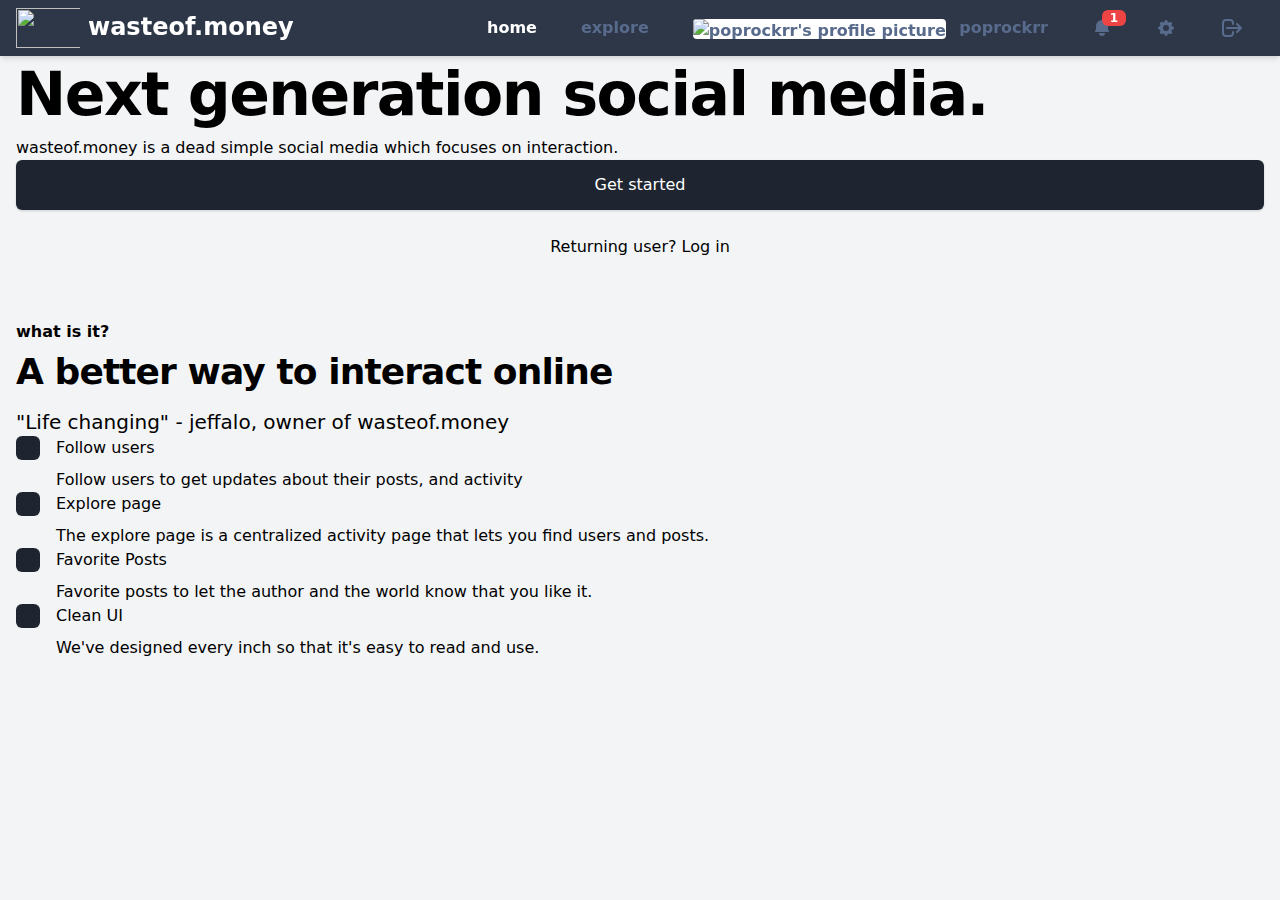
==== index.html @ 67b1c027 "Update index.html" ====
<!DOCTYPE html>
<html lang="en">
<head>
  <link rel="stylesheet" type="text/css" href="/css/main.css">
  </head>
  
<body class='bg-gray-100'>
  <nav class="bg-primary-500 dark:bg-gray-800 shadow-md p-2 mt-0 fixed w-full z-50 top-0"><div class="container mx-auto flex flex-wrap items-center"><div class="flex w-full md:w-1/2 justify-center md:justify-start text-white font-extrabold"><a href="/" class="text-white no-underline hover:text-white hover:no-underline nuxt-link-exact-active nuxt-link-active" aria-current="page"><span class="text-2xl pl-2"><img width="72" height="72" src="https://raw.githubusercontent.com/jeffalo/wasteof.money/master/static/assets/images/brand/logo-small.svg" class="h-8 pr-2 inline-block">wasteof.money</span></a></div> <div class="flex w-full content-center justify-between md:w-1/2 md:justify-end"><ul class="list-reset flex justify-between flex-1 md:flex-none items-center"><li class="mr-3 flex flex-col-reverse justify-center"><a href="/" class="inline-block font-semibold hover:bg-primary-600 dark:hover:bg-gray-700 rounded transition py-2 px-4 no-underline cursor-pointer nuxt-link-exact-active nuxt-link-active text-white" aria-current="page"><span class="hidden sm:inline">home</span> <span class="inline sm:hidden"><svg xmlns="http://www.w3.org/2000/svg" class="h-5 w-5" viewBox="0 0 20 20" fill="currentColor">
  <path d="M10.707 2.293a1 1 0 00-1.414 0l-7 7a1 1 0 001.414 1.414L4 10.414V17a1 1 0 001 1h2a1 1 0 001-1v-2a1 1 0 011-1h2a1 1 0 011 1v2a1 1 0 001 1h2a1 1 0 001-1v-6.586l.293.293a1 1 0 001.414-1.414l-7-7z"></path>
</svg></span></a></li> <!----> <li class="mr-3 flex flex-col-reverse justify-center"><a href="/explore" class="inline-block font-semibold hover:bg-primary-600 dark:hover:bg-gray-700 rounded transition py-2 px-4 no-underline cursor-pointer text-primary-300 dark:text-gray-400"><span class="hidden sm:inline">explore</span> <span class="inline sm:hidden"><svg xmlns="http://www.w3.org/2000/svg" class="h-5 w-5" viewBox="0 0 20 20" fill="currentColor">
  <path fill-rule="evenodd" d="M8 4a4 4 0 100 8 4 4 0 000-8zM2 8a6 6 0 1110.89 3.476l4.817 4.817a1 1 0 01-1.414 1.414l-4.816-4.816A6 6 0 012 8z" clip-rule="evenodd"></path>
</svg></span></a></li> <span class="flex"><li class="mr-3 flex flex-col-reverse justify-center flex-shrink-0"><a href="/users/poprockrr" class="inline-block font-semibold hover:bg-primary-600 dark:hover:bg-gray-700 rounded transition py-2 px-4 no-underline cursor-pointer text-primary-300 dark:text-gray-400"><img src="https://api.wasteof.money/users/poprockrr/picture" alt="poprockrr's profile picture" class="bg-white rounded align-middle h-5 mr-2 inline-block"> <span class="hidden sm:inline">poprockrr</span></a></li> <li class="mr-3 flex flex-col-reverse justify-center relative"><a href="/messages" class="inline-block font-semibold hover:bg-primary-600 dark:hover:bg-gray-700 rounded transition py-2 px-4 no-underline cursor-pointer text-primary-300 dark:text-gray-400"><span><svg xmlns="http://www.w3.org/2000/svg" class="h-5 w-5" viewBox="0 0 20 20" fill="currentColor">
  <path d="M10 2a6 6 0 00-6 6v3.586l-.707.707A1 1 0 004 14h12a1 1 0 00.707-1.707L16 11.586V8a6 6 0 00-6-6zM10 18a3 3 0 01-3-3h6a3 3 0 01-3 3z"></path>
</svg></span> <span class="absolute flex bg-red-500 text-white text-xs content-center justify-center items-center p-2 h-4 rounded-md" style="top: 2px; right: 2px;">
              1
            </span></a></li> <li class="mr-3 flex flex-col-reverse justify-center"><a href="/settings" class="inline-block font-semibold hover:bg-primary-600 dark:hover:bg-gray-700 rounded transition py-2 px-4 no-underline cursor-pointer text-primary-300 dark:text-gray-400"><span><svg xmlns="http://www.w3.org/2000/svg" class="h-5 w-5" viewBox="0 0 20 20" fill="currentColor">
  <path fill-rule="evenodd" d="M11.49 3.17c-.38-1.56-2.6-1.56-2.98 0a1.532 1.532 0 01-2.286.948c-1.372-.836-2.942.734-2.106 2.106.54.886.061 2.042-.947 2.287-1.561.379-1.561 2.6 0 2.978a1.532 1.532 0 01.947 2.287c-.836 1.372.734 2.942 2.106 2.106a1.532 1.532 0 012.287.947c.379 1.561 2.6 1.561 2.978 0a1.533 1.533 0 012.287-.947c1.372.836 2.942-.734 2.106-2.106a1.533 1.533 0 01.947-2.287c1.561-.379 1.561-2.6 0-2.978a1.532 1.532 0 01-.947-2.287c.836-1.372-.734-2.942-2.106-2.106a1.532 1.532 0 01-2.287-.947zM10 13a3 3 0 100-6 3 3 0 000 6z" clip-rule="evenodd"></path>
</svg></span></a></li> <li class="mr-3 flex flex-col-reverse justify-center"><span class="inline-block font-semibold hover:bg-primary-600 dark:hover:bg-gray-700 rounded transition py-2 px-4 no-underline cursor-pointer text-primary-300 dark:text-gray-400"><span><svg xmlns="http://www.w3.org/2000/svg" class="h-6 w-6" fill="none" viewBox="0 0 24 24" stroke="currentColor">
  <path stroke-linecap="round" stroke-linejoin="round" stroke-width="2" d="M17 16l4-4m0 0l-4-4m4 4H7m6 4v1a3 3 0 01-3 3H6a3 3 0 01-3-3V7a3 3 0 013-3h4a3 3 0 013 3v1"></path>
</svg></span></span></li></span> <!----></ul></div></div></nav>

  <main class="container mx-auto px-4 mt-28 md:mt-16 ">


    <div class="sm:text-center min-h-full max-h-screen lg:text-left">
      <h1 class="text-4xl tracking-tight font-extrabold text-gray-900 sm:text-5xl md:text-6xl">
        <span class="xl:inline">Next generation</span>
        <span class="text-indigo-500 xl:inline">social media.</span>
      </h1>
      <p class="mt-3 text-base text-gray-500 sm:mt-5 sm:text-lg sm:max-w-xl sm:mx-auto md:mt-5 md:text-xl lg:mx-0">
        wasteof.money is a dead simple social media which focuses on interaction.
      </p>
      <div class="mt-5 sm:mt-8 sm:flex sm:justify-center lg:justify-start">
        <div class="rounded-md shadow">
          <a href="/join"
            class="w-full flex items-center justify-center px-8 py-3 border border-transparent text-base font-medium rounded-md text-white bg-indigo-500 hover:bg-indigo-700 md:py-4 md:text-lg md:px-10 transition duration-150 ease-in-out">
            Get started
          </a>
        </div>
        <div class="mt-3 sm:mt-0 sm:ml-3">
          <a href="/login"
            class="w-full flex items-center justify-center px-8 py-3 border border-transparent text-base font-medium rounded-md text-indigo-700 bg-indigo-100 hover:bg-indigo-200 md:py-4 md:text-lg md:px-10 transition duration-150 ease-in-out">
            Returning user? Log in
          </a>
        </div>
      </div>

    </div>
    <div class="mt-15 py-12 ">
      <div class="max-w-7xl lg:px-0 sm:px-6">
        <div class="sm:text-center lg:text-left">
          <h2 class="text-base text-indigo-500 font-semibold tracking-wide uppercase">what is it?</h2>
          <p
            class="sm:text-center lg:text-left mt-2 text-3xl leading-8 font-extrabold tracking-tight text-gray-900 sm:text-4xl">
            A better way to interact online
          </p>
          <p class="mt-4 max-w-2xl text-xl text-gray-500 sm::mx-auto">
            "Life changing" - jeffalo, owner of wasteof.money</p>
        </div>

        <div class="mt-10">
          <dl class="space-y-10 md:space-y-0 md:grid md:grid-cols-2 md:gap-x-8 md:gap-y-10">
            <div class="flex">
              <div class="flex-shrink-0">
                <div class="flex items-center justify-center h-12 w-12 rounded-md bg-indigo-500 text-white">
                  <span class="iconify h-6 w-6" data-icon="uil:user-circle" data-inline="false"></span> </div>
              </div>
              <div class="ml-4">
                <dt class="text-lg leading-6 font-medium text-gray-900">
                  Follow users
                </dt>
                <dd class="mt-2 text-base text-gray-500">
                  Follow users to get updates about their posts, and activity
                </dd>
              </div>
            </div>

            <div class="flex">
              <div class="flex-shrink-0">
                <div class="flex items-center justify-center h-12 w-12 rounded-md bg-indigo-500 text-white">
                  <!-- Heroicon name: scale -->
                  <span class="h-6 w-6 iconify" data-icon="uil-map" data-inline="false"></span>
                </div>
              </div>
              <div class="ml-4">
                <dt class="text-lg leading-6 font-medium text-gray-900">
                  Explore page
                </dt>
                <dd class="mt-2 text-base text-gray-500">
                  The explore page is a centralized activity page that lets you find users and posts.
                </dd>
              </div>
            </div>

            <div class="flex">
              <div class="flex-shrink-0">
                <div class="flex items-center justify-center h-12 w-12 rounded-md bg-indigo-500 text-white">
                  <span class="h-6 w-6 iconify" data-icon="uil:star" data-inline="false"></span> </div>
              </div>
              <div class="ml-4">
                <dt class="text-lg leading-6 font-medium text-gray-900">
                  Favorite Posts
                </dt>
                <dd class="mt-2 text-base text-gray-500">
                  Favorite posts to let the author and the world know that you like it.
                </dd>
              </div>
            </div>

            <div class="flex">
              <div class="flex-shrink-0">
                <div class="flex items-center justify-center h-12 w-12 rounded-md bg-indigo-500 text-white">
                  <span class="h-6 w-6 iconify" data-icon="uil:web-grid-alt" data-inline="false"></span></div>
              </div>
              <div class="ml-4">
                <dt class="text-lg leading-6 font-medium text-gray-900">
                  Clean UI
                </dt>
                <dd class="mt-2 text-base text-gray-500">
                  We've designed every inch so that it's easy to read and use.
                </dd>
              </div>
            </div>
          </dl>
        </div>
      </div>
    </div>



  </main>

</body>



</html>
---- css/main.css ----
@charset "utf-8";

*, ::before, ::after { box-sizing: border-box; }

html { tab-size: 4; }

html { line-height: 1.15; text-size-adjust: 100%; }

body { margin: 0px; }

body { font-family: system-ui, -apple-system, "Segoe UI", Roboto, Helvetica, Arial, sans-serif, "Apple Color Emoji", "Segoe UI Emoji"; }

hr { height: 0px; color: inherit; }

abbr[title] { text-decoration: underline dotted; }

b, strong { font-weight: bolder; }

code, kbd, samp, pre { font-family: ui-monospace, SFMono-Regular, Consolas, "Liberation Mono", Menlo, monospace; font-size: 1em; }

small { font-size: 80%; }

sub, sup { font-size: 75%; line-height: 0; position: relative; vertical-align: baseline; }

sub { bottom: -0.25em; }

sup { top: -0.5em; }

table { text-indent: 0px; border-color: inherit; }

button, input, optgroup, select, textarea { font-family: inherit; font-size: 100%; line-height: 1.15; margin: 0px; }

button, select { text-transform: none; }

button, [type="button"], [type="reset"], [type="submit"] { appearance: button; }

legend { padding: 0px; }

progress { vertical-align: baseline; }

::-webkit-inner-spin-button, ::-webkit-outer-spin-button { height: auto; }

[type="search"] { appearance: textfield; outline-offset: -2px; }

::-webkit-search-decoration { appearance: none; }

::-webkit-file-upload-button { appearance: button; font: inherit; }

summary { display: list-item; }

blockquote, dl, dd, h1, h2, h3, h4, h5, h6, hr, figure, p, pre { margin: 0px; }

button { background-color: transparent; background-image: none; }

fieldset { margin: 0px; padding: 0px; }

ol, ul { list-style: none; margin: 0px; padding: 0px; }

html { font-family: ui-sans-serif, system-ui, -apple-system, BlinkMacSystemFont, "Segoe UI", Roboto, "Helvetica Neue", Arial, "Noto Sans", sans-serif, "Apple Color Emoji", "Segoe UI Emoji", "Segoe UI Symbol", "Noto Color Emoji"; line-height: 1.5; }

body { font-family: inherit; line-height: inherit; }

*, ::before, ::after { box-sizing: border-box; border-width: 0px; border-style: solid; border-color: currentcolor; }

hr { border-top-width: 1px; }

img { border-style: solid; }

textarea { resize: vertical; }

input::placeholder, textarea::placeholder { opacity: 1; color: rgb(156, 163, 175); }

button, [role="button"] { cursor: pointer; }

table { border-collapse: collapse; }

h1, h2, h3, h4, h5, h6 { font-size: inherit; font-weight: inherit; }

a { color: inherit; text-decoration: inherit; }

button, input, optgroup, select, textarea { padding: 0px; line-height: inherit; color: inherit; }

pre, code, kbd, samp { font-family: ui-monospace, SFMono-Regular, Menlo, Monaco, Consolas, "Liberation Mono", "Courier New", monospace; }

img, svg, video, canvas, audio, iframe, embed, object { display: block; vertical-align: middle; }

img, video { max-width: 100%; height: auto; }

[hidden] { display: none; }

*, ::before, ::after { --tw-translate-x:0; --tw-translate-y:0; --tw-rotate:0; --tw-skew-x:0; --tw-skew-y:0; --tw-scale-x:1; --tw-scale-y:1; --tw-transform:translateX(var(--tw-translate-x)) translateY(var(--tw-translate-y)) rotate(var(--tw-rotate)) skewX(var(--tw-skew-x)) skewY(var(--tw-skew-y)) scaleX(var(--tw-scale-x)) scaleY(var(--tw-scale-y)); --tw-border-opacity:1; border-color: rgba(45, 55, 72, var(--tw-border-opacity)); --tw-ring-inset:var(--tw-empty, ); --tw-ring-offset-width:0px; --tw-ring-offset-color:#fff; --tw-ring-color:rgba(59, 130, 246, 0.5); --tw-ring-offset-shadow:0 0 #0000; --tw-ring-shadow:0 0 #0000; --tw-shadow:0 0 #0000; --tw-blur:var(--tw-empty, ); --tw-brightness:var(--tw-empty, ); --tw-contrast:var(--tw-empty, ); --tw-grayscale:var(--tw-empty, ); --tw-hue-rotate:var(--tw-empty, ); --tw-invert:var(--tw-empty, ); --tw-saturate:var(--tw-empty, ); --tw-sepia:var(--tw-empty, ); --tw-drop-shadow:var(--tw-empty, ); --tw-filter:var(--tw-blur) var(--tw-brightness) var(--tw-contrast) var(--tw-grayscale) var(--tw-hue-rotate) var(--tw-invert) var(--tw-saturate) var(--tw-sepia) var(--tw-drop-shadow); }

.container { width: 100%; }

@media (min-width: 640px) {
  .container { max-width: 640px; }
}

@media (min-width: 768px) {
  .container { max-width: 768px; }
}

@media (min-width: 1024px) {
  .container { max-width: 1024px; }
}

@media (min-width: 1280px) {
  .container { max-width: 1280px; }
}

@media (min-width: 1536px) {
  .container { max-width: 1536px; }
}

.prose { color: rgb(55, 65, 81); max-width: 65ch; }

.prose [class~="lead"] { color: rgb(75, 85, 99); font-size: 1.25em; line-height: 1.6; margin-top: 1.2em; margin-bottom: 1.2em; }

.prose a { color: rgb(17, 24, 39); text-decoration: underline; font-weight: 500; }

.prose strong { color: inherit; font-weight: 600; }

.prose ol[type="A"] { --list-counter-style:upper-alpha; }

.prose ol[type="a"] { --list-counter-style:lower-alpha; }

.prose ol[type="I"] { --list-counter-style:upper-roman; }

.prose ol[type="i"] { --list-counter-style:lower-roman; }

.prose ol[type="1"] { --list-counter-style:decimal; }

.prose ol > li { position: relative; padding-left: 1.75em; }

.prose ol > li::before { content: counter(list-item, var(--list-counter-style, decimal)) "."; position: absolute; font-weight: 400; color: rgb(107, 114, 128); left: 0px; }

.prose ul > li { position: relative; padding-left: 1.75em; }

.prose ul > li::before { content: ""; position: absolute; background-color: rgb(209, 213, 219); border-radius: 50%; width: 0.375em; height: 0.375em; top: calc(0.6875em); left: 0.25em; }

.prose hr { border-color: rgb(229, 231, 235); border-top-width: 1px; margin-top: 3em; margin-bottom: 3em; }

.prose blockquote { font-weight: normal; font-style: italic; color: rgb(17, 24, 39); border-left-width: 0.25rem; border-left-color: rgb(229, 231, 235); quotes: "“" "”" "‘" "’"; margin-top: 1.6em; margin-bottom: 1.6em; padding-left: 1em; }

.prose blockquote p:first-of-type::before { content: none; }

.prose blockquote p:last-of-type::after { content: close-quote; }

.prose h1 { color: rgb(17, 24, 39); font-weight: 800; font-size: 2.25em; margin-top: 0px; margin-bottom: 0.888889em; line-height: 1.11111; }

.prose h2 { color: rgb(17, 24, 39); font-weight: 700; font-size: 1.5em; margin-top: 2em; margin-bottom: 1em; line-height: 1.33333; }

.prose h3 { color: rgb(17, 24, 39); font-weight: 600; font-size: 1.25em; margin-top: 1.6em; margin-bottom: 0.6em; line-height: 1.6; }

.prose h4 { color: rgb(17, 24, 39); font-weight: 600; margin-top: 1.5em; margin-bottom: 0.5em; line-height: 1.5; }

.prose figure figcaption { color: rgb(107, 114, 128); font-size: 0.875em; line-height: 1.42857; margin-top: 0.857143em; }

.prose code { color: rgb(17, 24, 39); font-weight: 600; font-size: 0.875em; }

.prose code::before { content: "`"; }

.prose code::after { content: "`"; }

.prose a code { color: rgb(17, 24, 39); }

.prose pre { color: rgb(229, 231, 235); background-color: rgb(31, 41, 55); overflow-x: auto; font-size: 0.875em; line-height: 1.71429; margin-top: 1.71429em; margin-bottom: 1.71429em; border-radius: 0.375rem; padding: 0.857143em 1.14286em; }

.prose pre code { background-color: transparent; border-width: 0px; border-radius: 0px; padding: 0px; font-weight: 400; color: inherit; font-size: inherit; font-family: inherit; line-height: inherit; }

.prose pre code::before { content: none; }

.prose pre code::after { content: none; }

.prose table { width: 100%; table-layout: auto; text-align: left; margin-top: 2em; margin-bottom: 2em; font-size: 0.875em; line-height: 1.71429; }

.prose thead { color: rgb(17, 24, 39); font-weight: 600; border-bottom-width: 1px; border-bottom-color: rgb(209, 213, 219); }

.prose thead th { vertical-align: bottom; padding-right: 0.571429em; padding-bottom: 0.571429em; padding-left: 0.571429em; }

.prose tbody tr { border-bottom-width: 1px; border-bottom-color: rgb(229, 231, 235); }

.prose tbody tr:last-child { border-bottom-width: 0px; }

.prose tbody td { vertical-align: top; padding: 0.571429em; }

.prose { font-size: 1rem; line-height: 1.75; }

.prose p { margin-top: 0.75rem; margin-bottom: 1rem; }

.prose img { margin-top: 1rem; margin-bottom: 1rem; }

.prose video { margin-top: 2em; margin-bottom: 2em; }

.prose figure { margin-top: 2em; margin-bottom: 2em; }

.prose figure > * { margin-top: 0px; margin-bottom: 0px; }

.prose h2 code { font-size: 0.875em; }

.prose h3 code { font-size: 0.9em; }

.prose ol { margin-top: 1.25em; margin-bottom: 1.25em; }

.prose ul { margin-top: 1.25em; margin-bottom: 1.25em; }

.prose li { margin-top: 0.5em; margin-bottom: 0.5em; }

.prose > ul > li p { margin-top: 0.75em; margin-bottom: 0.75em; }

.prose > ul > li > :first-child { margin-top: 1.25em; }

.prose > ul > li > :last-child { margin-bottom: 1.25em; }

.prose > ol > li > :first-child { margin-top: 1.25em; }

.prose > ol > li > :last-child { margin-bottom: 1.25em; }

.prose ul ul, .prose ul ol, .prose ol ul, .prose ol ol { margin-top: 0.75em; margin-bottom: 0.75em; }

.prose hr + * { margin-top: 0px; }

.prose h2 + * { margin-top: 0px; }

.prose h3 + * { margin-top: 0px; }

.prose h4 + * { margin-top: 0px; }

.prose thead th:first-child { padding-left: 0px; }

.prose thead th:last-child { padding-right: 0px; }

.prose tbody td:first-child { padding-left: 0px; }

.prose tbody td:last-child { padding-right: 0px; }

.prose > :first-child { margin-top: 0px; }

.prose > :last-child { margin-bottom: 0px; }

.prose blockquote p:first-of-type::after { content: none; }

.prose mark { background-color: rgb(99, 102, 241); color: rgb(255, 255, 255); }

.prose mark > .link { color: inherit !important; }

.visible { visibility: visible; }

.invisible { visibility: hidden; }

.fixed { position: fixed; }

.absolute { position: absolute; }

.relative { position: relative; }

.inset-0 { inset: 0px; }

.left-0 { left: 0px; }

.top-0 { top: 0px; }

.right-0 { right: 0px; }

.bottom-4 { bottom: 1rem; }

.right-4 { right: 1rem; }

.left-4 { left: 1rem; }

.bottom-0 { bottom: 0px; }

.z-20 { z-index: 20; }

.z-50 { z-index: 50; }

.z-10 { z-index: 10; }

.float-right { float: right; }

.m-2 { margin: 0.5rem; }

.my-2 { margin-top: 0.5rem; margin-bottom: 0.5rem; }

.mx-4 { margin-left: 1rem; margin-right: 1rem; }

.mx-auto { margin-left: auto; margin-right: auto; }

.mx-1 { margin-left: 0.25rem; margin-right: 0.25rem; }

.my-1 { margin-top: 0.25rem; margin-bottom: 0.25rem; }

.my-4 { margin-top: 1rem; margin-bottom: 1rem; }

.my-8 { margin-top: 2rem; margin-bottom: 2rem; }

.mx-2 { margin-left: 0.5rem; margin-right: 0.5rem; }

.mb-2 { margin-bottom: 0.5rem; }

.mr-2 { margin-right: 0.5rem; }

.ml-2 { margin-left: 0.5rem; }

.mt-4 { margin-top: 1rem; }

.mb-4 { margin-bottom: 1rem; }

.ml-1 { margin-left: 0.25rem; }

.ml-auto { margin-left: auto; }

.mr-1 { margin-right: 0.25rem; }

.ml-6 { margin-left: 1.5rem; }

.mt-2 { margin-top: 0.5rem; }

.mt-auto { margin-top: auto; }

.mt-1 { margin-top: 0.25rem; }

.mr-8 { margin-right: 2rem; }

.mb-auto { margin-bottom: auto; }

.mt-0 { margin-top: 0px; }

.mr-3 { margin-right: 0.75rem; }

.mt-3 { margin-top: 0.75rem; }

.mb-5 { margin-bottom: 1.25rem; }

.mt-28 { margin-top: 7rem; }

.ml-4 { margin-left: 1rem; }

.block { display: block; }

.inline-block { display: inline-block; }

.inline { display: inline; }

.flex { display: flex; }

.grid { display: grid; }

.hidden { display: none; }

.h-56 { height: 14rem; }

.h-10 { height: 2.5rem; }

.h-8 { height: 2.5rem !important; }

.h-5 { height: 1.25rem; }

.h-full { height: 100%; }

.h-4 { height: 1rem; }

.h-16 { height: 4rem; }

.h-6 { height: 1.5rem; }

.h-20 { height: 5rem; }

.h-auto { height: auto; }

.h-14 { height: 3.5rem; }

.max-h-full { max-height: 100%; }

.min-h-screen { min-height: 100vh; }

.w-full { width: 100%; }

.w-5 { width: 1.25rem; }

.w-56 { width: 14rem; }

.w-16 { width: 4rem; }

.w-6 { width: 1.5rem; }

.w-auto { width: auto; }

.w-1\/2 { width: 50%; }

.w-1\/3 { width: 33.3333%; }

.max-w-none { max-width: none; }

.max-w-2xl { max-width: 42rem; }

.max-w-lg { max-width: 32rem; }

.flex-1 { flex: 1 1 0%; }

.flex-shrink-0 { flex-shrink: 0; }

.flex-grow { flex-grow: 1; }

.origin-top-left { transform-origin: left top; }

.origin-top-right { transform-origin: right top; }

.cursor-pointer { cursor: pointer; }

.cursor-move { cursor: move; }

.select-none { user-select: none; }

.list-disc { list-style-type: disc; }

.list-none { list-style-type: none; }

.grid-cols-1 { grid-template-columns: repeat(1, minmax(0px, 1fr)); }

.flex-col { flex-direction: column; }

.flex-col-reverse { flex-direction: column-reverse; }

.flex-wrap { flex-wrap: wrap; }

.content-center { align-content: center; }

.items-center { align-items: center; }

.justify-end { justify-content: flex-end; }

.justify-center { justify-content: center; }

.justify-between { justify-content: space-between; }

.gap-4 { gap: 1rem; }

.self-center { align-self: center; }

.overflow-y-auto { overflow-y: auto; }

.truncate { overflow: hidden; text-overflow: ellipsis; white-space: nowrap; }

.whitespace-nowrap { white-space: nowrap; }

.break-words { overflow-wrap: break-word; }

.rounded-xl { border-radius: 0.75rem; }

.rounded-lg { border-radius: 0.5rem; }

.rounded-md { border-radius: 0.375rem; }

.rounded { border-radius: 0.25rem; }

.rounded-full { border-radius: 9999px; }

.rounded-t-xl { border-top-left-radius: 0.75rem; border-top-right-radius: 0.75rem; }

.rounded-b { border-bottom-right-radius: 0.25rem; border-bottom-left-radius: 0.25rem; }

.rounded-t-lg { border-top-left-radius: 0.5rem; border-top-right-radius: 0.5rem; }

.border-2 { border-width: 2px; }

.border { border-width: 1px; }

.border-4 { border-width: 4px; }

.border-b-2 { border-bottom-width: 2px; }

.border-dashed { border-style: dashed; }

.border-gray-200 { --tw-border-opacity:1; border-color: rgba(229, 231, 235, var(--tw-border-opacity)); }

.border-primary-200 { --tw-border-opacity:1; border-color: rgba(199, 210, 254, var(--tw-border-opacity)); }

.border-transparent { border-color: transparent; }

.border-gray-700 { --tw-border-opacity:1; border-color: rgba(55, 65, 81, var(--tw-border-opacity)); }

.border-pink-400 { --tw-border-opacity:1; border-color: rgba(244, 114, 182, var(--tw-border-opacity)); }

.border-red-400 { --tw-border-opacity:1; border-color: rgba(248, 113, 113, var(--tw-border-opacity)); }

.bg-white { --tw-bg-opacity:1; background-color: rgba(255, 255, 255, var(--tw-bg-opacity)); }

.bg-gray-50 { --tw-bg-opacity:1; background-color: rgba(249, 250, 251, var(--tw-bg-opacity)); }

.bg-primary-500 { --tw-bg-opacity:1; background-color: rgba(45, 55, 72, var(--tw-bg-opacity)); }

.bg-gray-100 { --tw-bg-opacity:1; background-color: rgba(243, 244, 246, var(--tw-bg-opacity)); }

.bg-yellow-400 { --tw-bg-opacity:1; background-color: rgba(251, 191, 36, var(--tw-bg-opacity)); }

.bg-gray-500 { --tw-bg-opacity:1; background-color: rgba(107, 114, 128, var(--tw-bg-opacity)); }

.bg-primary-300 { --tw-bg-opacity:1; background-color: rgba(165, 180, 252, var(--tw-bg-opacity)); }

.bg-primary-100 { --tw-bg-opacity:1; background-color: rgba(224, 231, 255, var(--tw-bg-opacity)); }

.bg-gray-400 { --tw-bg-opacity:1; background-color: rgba(156, 163, 175, var(--tw-bg-opacity)); }

.bg-red-500 { --tw-bg-opacity:1; background-color: rgba(239, 68, 68, var(--tw-bg-opacity)); }

.bg-pink-100 { --tw-bg-opacity:1; background-color: rgba(252, 231, 243, var(--tw-bg-opacity)); }

.bg-indigo-500 { --tw-bg-opacity:1; background-color: rgba(30, 37, 48, var(--tw-bg-opacity)); }

.bg-gray-200 { --tw-bg-opacity:1; background-color: rgba(229, 231, 235, var(--tw-bg-opacity)); }

.bg-red-100 { --tw-bg-opacity:1; background-color: rgba(254, 226, 226, var(--tw-bg-opacity)); }

.bg-black { --tw-bg-opacity:1; background-color: rgba(0, 0, 0, var(--tw-bg-opacity)); }

.bg-red-200 { --tw-bg-opacity:1; background-color: rgba(254, 202, 202, var(--tw-bg-opacity)); }

.bg-green-400 { --tw-bg-opacity:1; background-color: rgba(52, 211, 153, var(--tw-bg-opacity)); }

.bg-green-500 { --tw-bg-opacity:1; background-color: rgba(16, 185, 129, var(--tw-bg-opacity)); }

.bg-blue-500 { --tw-bg-opacity:1; background-color: rgba(59, 130, 246, var(--tw-bg-opacity)); }

.bg-yellow-500 { --tw-bg-opacity:1; background-color: rgba(245, 158, 11, var(--tw-bg-opacity)); }

.p-4 { padding: 1rem; }

.p-2 { padding: 0.5rem; }

.p-1 { padding: 0.25rem; }

.p-8 { padding: 2rem; }

.p-12 { padding: 3rem; }

.px-8 { padding-left: 2rem; padding-right: 2rem; }

.py-1 { padding-top: 0.25rem; padding-bottom: 0.25rem; }

.px-4 { padding-left: 1rem; padding-right: 1rem; }

.py-2 { padding-top: 0.5rem; padding-bottom: 0.5rem; }

.px-2 { padding-left: 0.5rem; padding-right: 0.5rem; }

.py-3 { padding-top: 0.75rem; padding-bottom: 0.75rem; }

.px-6 { padding-left: 1.5rem; padding-right: 1.5rem; }

.py-12 { padding-top: 3rem; padding-bottom: 3rem; }

.py-5 { padding-top: 1.25rem; padding-bottom: 1.25rem; }

.pb-4 { padding-bottom: 1rem; }

.pt-4 { padding-top: 1rem; }

.pl-2 { padding-left: 0.5rem; }

.pr-2 { padding-right: 0.5rem; }

.pb-2 { padding-bottom: 0.5rem; }

.pb-1 { padding-bottom: 0.25rem; }

.pb-24 { padding-bottom: 6rem; }

.pt-28 { padding-top: 7rem; }

.text-center { text-align: center; }

.align-middle { vertical-align: middle; }

.text-sm { font-size: 0.875rem; line-height: 1.25rem; }

.text-4xl { font-size: 2.25rem; line-height: 2.5rem; }

.text-2xl { font-size: 1.5rem; line-height: 2rem; }

.text-xs { font-size: 0.75rem; line-height: 1rem; }

.text-xl { font-size: 1.25rem; line-height: 1.75rem; }

.text-3xl { font-size: 1.875rem; line-height: 2.25rem; }

.font-semibold { font-weight: 600; }

.font-bold { font-weight: 700; }

.font-normal { font-weight: 400; }

.font-medium { font-weight: 500; }

.font-extrabold { font-weight: 800; }

.italic { font-style: italic; }

.tracking-tight { letter-spacing: -0.025em; }

.text-primary-500 { --tw-text-opacity:1; color: rgba(99, 102, 241, var(--tw-text-opacity)); }

.text-white { --tw-text-opacity:1; color: rgba(255, 255, 255, var(--tw-text-opacity)); }

.text-gray-400 { --tw-text-opacity:1; color: rgba(156, 163, 175, var(--tw-text-opacity)); }

.text-gray-700 { --tw-text-opacity:1; color: rgba(55, 65, 81, var(--tw-text-opacity)); }

.text-red-500 { --tw-text-opacity:1; color: rgba(239, 68, 68, var(--tw-text-opacity)); }

.text-black { --tw-text-opacity:1; color: rgba(0, 0, 0, var(--tw-text-opacity)); }

.text-gray-600 { --tw-text-opacity:1; color: rgba(75, 85, 99, var(--tw-text-opacity)); }

.text-primary-300 { --tw-text-opacity:1; color: rgba(88, 107, 140, var(--tw-text-opacity)); }

.text-pink-700 { --tw-text-opacity:1; color: rgba(190, 24, 93, var(--tw-text-opacity)); }

.text-gray-800 { --tw-text-opacity:1; color: rgba(31, 41, 55, var(--tw-text-opacity)); }

.text-red-700 { --tw-text-opacity:1; color: rgba(185, 28, 28, var(--tw-text-opacity)); }

.text-primary-400 { --tw-text-opacity:1; color: rgba(129, 140, 248, var(--tw-text-opacity)); }

.text-red-600 { --tw-text-opacity:1; color: rgba(220, 38, 38, var(--tw-text-opacity)); }

.underline { text-decoration: underline; }

.line-through { text-decoration: line-through; }

.\!no-underline { text-decoration: none !important; }

.no-underline { text-decoration: none; }

.opacity-20 { opacity: 0.2; }

.opacity-50 { opacity: 0.5; }

.opacity-0 { opacity: 0; }

.opacity-95 { opacity: 0.95; }

.opacity-\[0\.15\] { opacity: 0.15; }

.shadow-lg { --tw-shadow:0 10px 15px -3px rgba(0, 0, 0, 0.1), 0 4px 6px -2px rgba(0, 0, 0, 0.05); box-shadow: var(--tw-ring-offset-shadow, 0 0 #0000), var(--tw-ring-shadow, 0 0 #0000), var(--tw-shadow); }

.shadow-md { --tw-shadow:0 4px 6px -1px rgba(0, 0, 0, 0.1), 0 2px 4px -1px rgba(0, 0, 0, 0.06); box-shadow: var(--tw-ring-offset-shadow, 0 0 #0000), var(--tw-ring-shadow, 0 0 #0000), var(--tw-shadow); }

.shadow { --tw-shadow:0 1px 3px 0 rgba(0, 0, 0, 0.1), 0 1px 2px 0 rgba(0, 0, 0, 0.06); box-shadow: var(--tw-ring-offset-shadow, 0 0 #0000), var(--tw-ring-shadow, 0 0 #0000), var(--tw-shadow); }

.ring { --tw-ring-offset-shadow:var(--tw-ring-inset) 0 0 0 var(--tw-ring-offset-width) var(--tw-ring-offset-color); --tw-ring-shadow:var(--tw-ring-inset) 0 0 0 calc(3px + var(--tw-ring-offset-width)) var(--tw-ring-color); box-shadow: var(--tw-ring-offset-shadow), var(--tw-ring-shadow), var(--tw-shadow, 0 0 #0000); }

.blur { --tw-blur:blur(8px); filter: var(--tw-filter); }

.brightness-\[1\.5\] { --tw-brightness:brightness(1.5); filter: var(--tw-filter); }

.filter { filter: var(--tw-filter); }

.transition-colors { transition-property: background-color, border-color, color, fill, stroke; transition-timing-function: cubic-bezier(0.4, 0, 0.2, 1); transition-duration: 150ms; }

.transition { transition-property: background-color, border-color, color, fill, stroke, opacity, box-shadow, transform, filter, backdrop-filter, -webkit-backdrop-filter; transition-timing-function: cubic-bezier(0.4, 0, 0.2, 1); transition-duration: 150ms; }

.duration-300 { transition-duration: 300ms; }

.hover\:scale-110:hover { --tw-scale-x:1.1; --tw-scale-y:1.1; transform: var(--tw-transform); }

.hover\:bg-white:hover { --tw-bg-opacity:1; background-color: rgba(255, 255, 255, var(--tw-bg-opacity)); }

.hover\:bg-primary-50:hover { --tw-bg-opacity:1; background-color: rgba(238, 242, 255, var(--tw-bg-opacity)); }

.hover\:bg-primary-600:hover { --tw-bg-opacity:1; background-color: rgba(30, 37, 48, var(--tw-bg-opacity)); }

.hover\:bg-gray-50:hover { --tw-bg-opacity:1; background-color: rgba(249, 250, 251, var(--tw-bg-opacity)); }

.hover\:text-white:hover { --tw-text-opacity:1; color: rgba(255, 255, 255, var(--tw-text-opacity)); }

.hover\:no-underline:hover { text-decoration: none; }

.active\:scale-125:active { --tw-scale-x:1.25; --tw-scale-y:1.25; transform: var(--tw-transform); }

.active\:bg-primary-100:active { --tw-bg-opacity:1; background-color: rgba(224, 231, 255, var(--tw-bg-opacity)); }

.active\:text-red-400:active { --tw-text-opacity:1; color: rgba(248, 113, 113, var(--tw-text-opacity)); }

.active\:text-yellow-400:active { --tw-text-opacity:1; color: rgba(251, 191, 36, var(--tw-text-opacity)); }

.group:hover .group-hover\:opacity-100 { opacity: 1; }

.group:hover .group-hover\:opacity-25 { opacity: 0.25; }

.dark .dark\:prose-light { color: rgb(229, 231, 235); }

.dark .dark\:prose-light [class~="lead"] { color: rgb(209, 213, 219); }

.dark .dark\:prose-light a { color: rgb(255, 255, 255); }

.dark .dark\:prose-light strong { color: rgb(255, 255, 255); }

.dark .dark\:prose-light ol > li::before { color: rgb(209, 213, 219); }

.dark .dark\:prose-light ul > li::before { background-color: rgb(209, 213, 219); }

.dark .dark\:prose-light hr { border-color: rgb(229, 231, 235); }

.dark .dark\:prose-light blockquote { color: rgb(229, 231, 235); border-left-color: rgb(75, 85, 99); }

.dark .dark\:prose-light h1 { color: rgb(255, 255, 255); }

.dark .dark\:prose-light h2 { color: rgb(255, 255, 255); }

.dark .dark\:prose-light h3 { color: rgb(255, 255, 255); }

.dark .dark\:prose-light h4 { color: rgb(255, 255, 255); }

.dark .dark\:prose-light figure figcaption { color: rgb(156, 163, 175); }

.dark .dark\:prose-light code { color: rgb(255, 255, 255); }

.dark .dark\:prose-light a code { color: rgb(255, 255, 255); }

.dark .dark\:prose-light pre { color: rgb(229, 231, 235); background-color: rgb(17, 24, 39); }

.dark .dark\:prose-light thead { color: rgb(255, 255, 255); border-bottom-color: rgb(156, 163, 175); }

.dark .dark\:prose-light tbody tr { border-bottom-color: rgb(75, 85, 99); }

.dark .dark\:border-t-2 { border-top-width: 2px; }

.dark .dark\:border-l-2 { border-left-width: 2px; }

.dark .dark\:border-r-2 { border-right-width: 2px; }

.dark .dark\:border-b-2 { border-bottom-width: 2px; }

.dark .dark\:border-gray-700 { --tw-border-opacity:1; border-color: rgba(55, 65, 81, var(--tw-border-opacity)); }

.dark .dark\:border-gray-600 { --tw-border-opacity:1; border-color: rgba(75, 85, 99, var(--tw-border-opacity)); }

.dark .dark\:border-gray-800 { --tw-border-opacity:1; border-color: rgba(31, 41, 55, var(--tw-border-opacity)); }

.dark .dark\:border-gray-500 { --tw-border-opacity:1; border-color: rgba(107, 114, 128, var(--tw-border-opacity)); }

.dark .dark\:bg-gray-700 { --tw-bg-opacity:1; background-color: rgba(55, 65, 81, var(--tw-bg-opacity)); }

.dark .dark\:bg-gray-800 { --tw-bg-opacity:1; background-color: rgba(31, 41, 55, var(--tw-bg-opacity)); }

.dark .dark\:bg-gray-900 { --tw-bg-opacity:1; background-color: rgba(17, 24, 39, var(--tw-bg-opacity)); }

.dark .dark\:bg-indigo-500 { --tw-bg-opacity:1; background-color: rgba(99, 102, 241, var(--tw-bg-opacity)); }

.dark .dark\:text-gray-300 { --tw-text-opacity:1; color: rgba(209, 213, 219, var(--tw-text-opacity)); }

.dark .dark\:text-gray-400 { --tw-text-opacity:1; color: rgba(156, 163, 175, var(--tw-text-opacity)); }

.dark .dark\:text-white { --tw-text-opacity:1; color: rgba(255, 255, 255, var(--tw-text-opacity)); }

.dark .dark\:text-primary-700 { --tw-text-opacity:1; color: rgba(67, 56, 202, var(--tw-text-opacity)); }

.dark .dark\:text-primary-300 { --tw-text-opacity:1; color: rgba(165, 180, 252, var(--tw-text-opacity)); }

.dark .dark\:text-red-400 { --tw-text-opacity:1; color: rgba(248, 113, 113, var(--tw-text-opacity)); }

.dark .dark\:opacity-100 { opacity: 1; }

.dark .dark\:brightness-\[0\.25\] { --tw-brightness:brightness(0.25); filter: var(--tw-filter); }

.dark .dark\:hover\:bg-gray-800:hover { --tw-bg-opacity:1; background-color: rgba(31, 41, 55, var(--tw-bg-opacity)); }

.dark .dark\:hover\:bg-gray-700:hover { --tw-bg-opacity:1; background-color: rgba(55, 65, 81, var(--tw-bg-opacity)); }

.dark .dark\:active\:bg-gray-700:active { --tw-bg-opacity:1; background-color: rgba(55, 65, 81, var(--tw-bg-opacity)); }

@media (min-width: 640px) {
  .sm\:inline { display: inline; }
  .sm\:hidden { display: none; }
  .sm\:h-20 { height: 5rem; }
  .sm\:text-5xl { font-size: 3rem; line-height: 1; }
  .sm\:text-4xl { font-size: 2.25rem; line-height: 2.5rem; }
}

@media (min-width: 768px) {
  .md\:ml-12 { margin-left: 3rem; }
  .md\:mt-16 { margin-top: 4rem; }
  .md\:inline-block { display: inline-block; }
  .md\:inline { display: inline; }
  .md\:hidden { display: none; }
  .md\:h-1\/2 { height: 50%; }
  .md\:w-1\/2 { width: 50%; }
  .md\:flex-none { flex: 0 0 auto; }
  .md\:grid-cols-3 { grid-template-columns: repeat(3, minmax(0px, 1fr)); }
  .md\:flex-row { flex-direction: row; }
  .md\:justify-start { justify-content: flex-start; }
  .md\:justify-end { justify-content: flex-end; }
  .md\:p-40 { padding: 10rem; }
  .md\:pt-16 { padding-top: 4rem; }
  .md\:text-6xl { font-size: 3.75rem; line-height: 1; }
  .md\:text-5xl { font-size: 3rem; line-height: 1; }
  .md\:text-2xl { font-size: 1.5rem; line-height: 2rem; }
  .md\:text-4xl { font-size: 2.25rem; line-height: 2.5rem; }
}

@media (min-width: 1024px) {
  .lg\:w-96 { width: 24rem; }
  .lg\:w-1\/3 { width: 33.3333%; }
}

body { overflow-y: scroll; }

.dark body { --tw-bg-opacity:1; background-color: rgba(17, 24, 39, var(--tw-bg-opacity)); --tw-text-opacity:1; color: rgba(255, 255, 255, var(--tw-text-opacity)); }

.secondary-text { --tw-text-opacity:1; color: rgba(107, 114, 128, var(--tw-text-opacity)); }

.dark .secondary-text { --tw-text-opacity:1; color: rgba(229, 231, 235, var(--tw-text-opacity)); }

.button-primary { height: 2.5rem; cursor: pointer; border-radius: 0.5rem; --tw-bg-opacity:1; background-color: rgba(99, 102, 241, var(--tw-bg-opacity)); padding: 0.5rem; text-align: center; font-weight: 700; --tw-text-opacity:1; color: rgba(255, 255, 255, var(--tw-text-opacity)); }

.link { cursor: pointer; font-weight: 700; --tw-text-opacity:1; color: rgba(99, 102, 241, var(--tw-text-opacity)); text-decoration: underline; }

.dark .link { --tw-text-opacity:1; color: rgba(129, 140, 248, var(--tw-text-opacity)); }

.text-input { margin-top: 0.5rem; border-radius: 0.375rem; border-width: 2px; border-color: rgba(99, 102, 241, var(--tw-border-opacity)); --tw-border-opacity:1; --tw-bg-opacity:1; background-color: rgba(255, 255, 255, var(--tw-bg-opacity)); padding: 0.5rem; transition-property: background-color, border-color, color, fill, stroke, opacity, box-shadow, transform, filter, backdrop-filter, -webkit-backdrop-filter; transition-timing-function: cubic-bezier(0.4, 0, 0.2, 1); transition-duration: 150ms; }

.dark .text-input { --tw-border-opacity:1; border-color: rgba(107, 114, 128, var(--tw-border-opacity)); --tw-bg-opacity:1; background-color: rgba(31, 41, 55, var(--tw-bg-opacity)); }

.text-input:focus { border-style: solid; outline: transparent solid 2px; outline-offset: 2px; --tw-ring-offset-shadow:var(--tw-ring-inset) 0 0 0 var(--tw-ring-offset-width) var(--tw-ring-offset-color); --tw-ring-shadow:var(--tw-ring-inset) 0 0 0 calc(2px + var(--tw-ring-offset-width)) var(--tw-ring-color); box-shadow: var(--tw-ring-offset-shadow), var(--tw-ring-shadow), var(--tw-shadow, 0 0 #0000); --tw-ring-color:rgba(99, 102, 241, var(--tw-ring-opacity)); --tw-ring-opacity:0.5; transition-property: background-color, border-color, color, fill, stroke, opacity, box-shadow, transform, filter, backdrop-filter, -webkit-backdrop-filter; transition-timing-function: cubic-bezier(0.4, 0, 0.2, 1); transition-duration: 150ms; }

.dark .text-input:focus { --tw-ring-opacity:1; --tw-ring-color:rgba(31, 41, 55, var(--tw-ring-opacity)); }

img.emoji { height: 1em; width: 1em; margin: 0px 0.05em 0px 0.1em; vertical-align: -0.1em; display: inline-block; }

::-webkit-scrollbar { width: 5px; }

::-webkit-scrollbar-track { --tw-bg-opacity:1; background-color: rgba(245, 244, 246, var(--tw-bg-opacity)); }

.dark ::-webkit-scrollbar-track { --tw-bg-opacity:1; background-color: rgba(75, 85, 99, var(--tw-bg-opacity)); }

::-webkit-scrollbar-thumb { --tw-bg-opacity:1; background-color: rgba(45, 55, 72, var(--tw-bg-opacity)); }

.dark ::-webkit-scrollbar-thumb { --tw-bg-opacity:1; background-color: rgba(31, 41, 55, var(--tw-bg-opacity)); }

::-webkit-scrollbar-thumb:hover { --tw-bg-opacity:1; background-color: rgba(30, 37, 48, var(--tw-bg-opacity)); }

.dark ::-webkit-scrollbar-thumb:hover { --tw-bg-opacity:1; background-color: rgba(0, 0, 0, var(--tw-bg-opacity)); }

.nuxt-progress { position: fixed; top: 0px; left: 0px; right: 0px; height: 2px; width: 0px; opacity: 1; transition: width 0.1s ease 0s, opacity 0.4s ease 0s; background-color: rgb(255, 255, 255); z-index: 999999; }

.nuxt-progress.nuxt-progress-notransition { transition: none 0s ease 0s; }

.nuxt-progress-failed { background-color: red; }
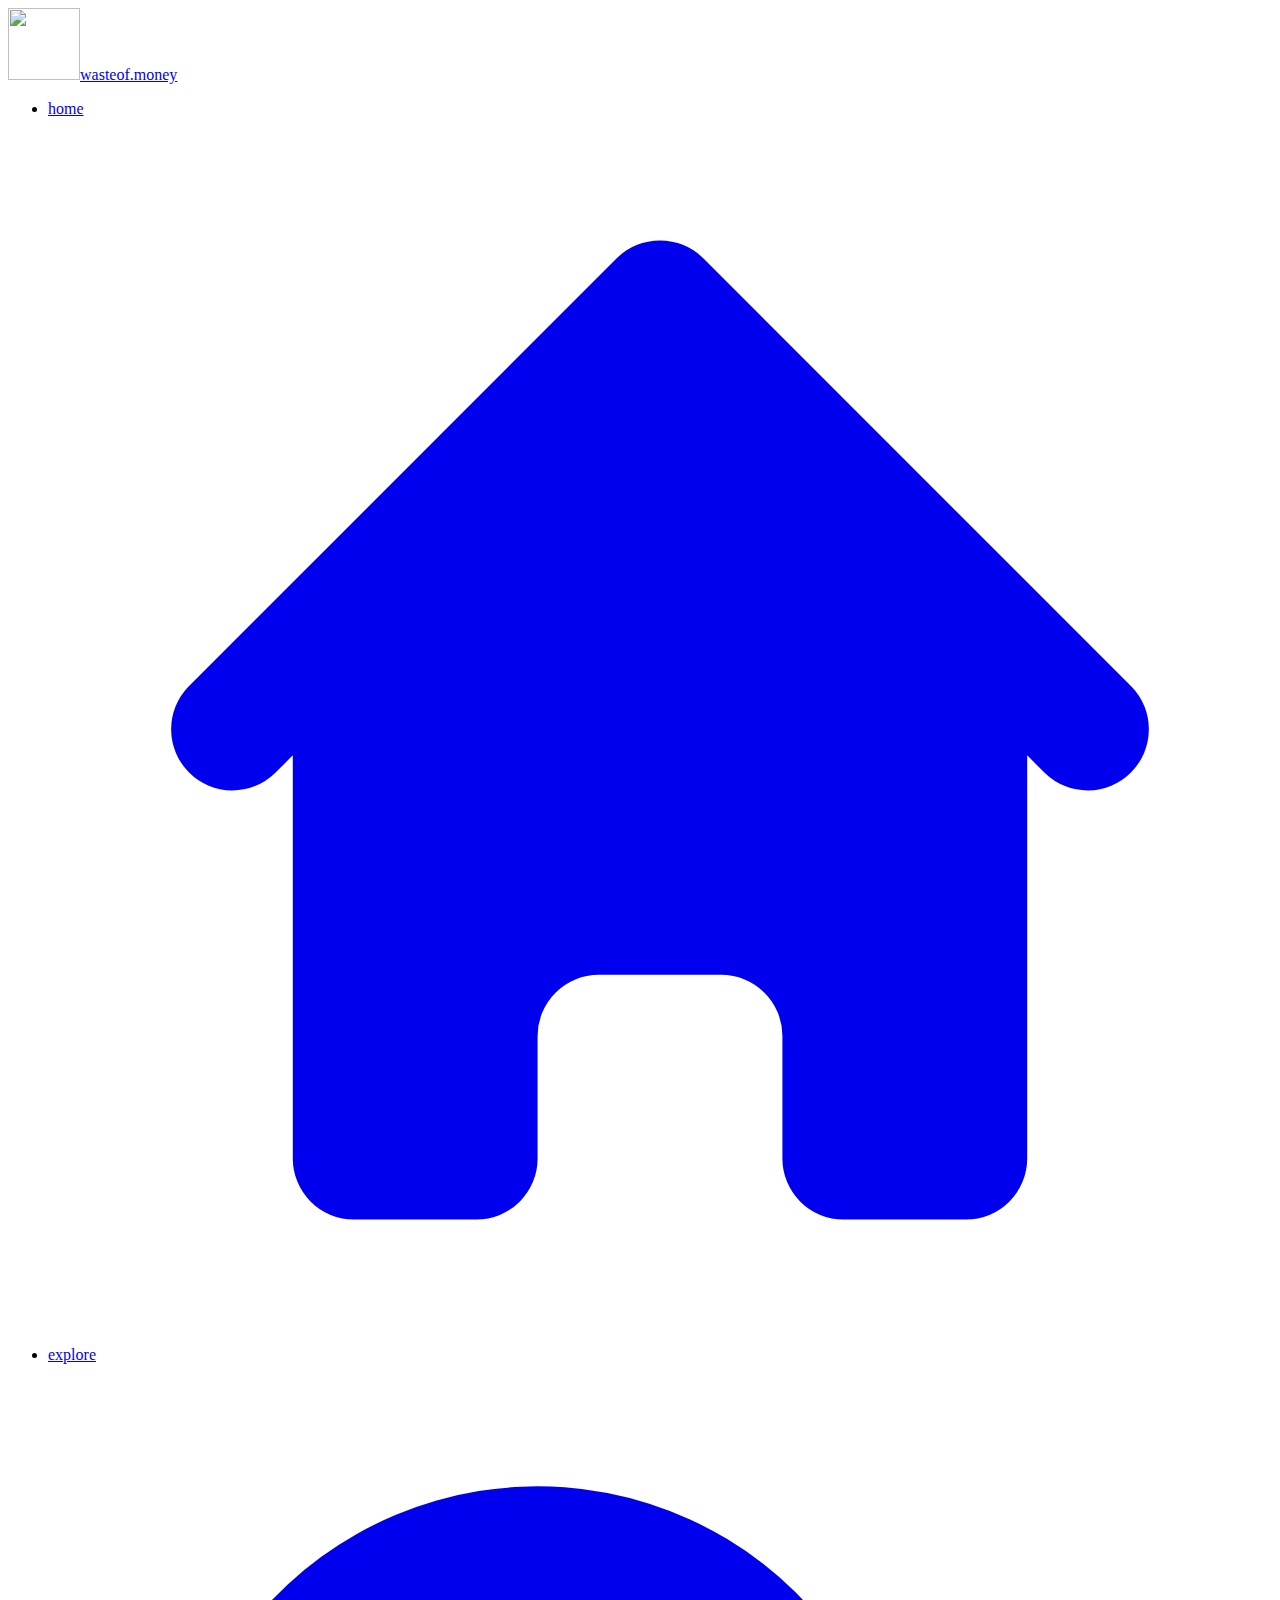
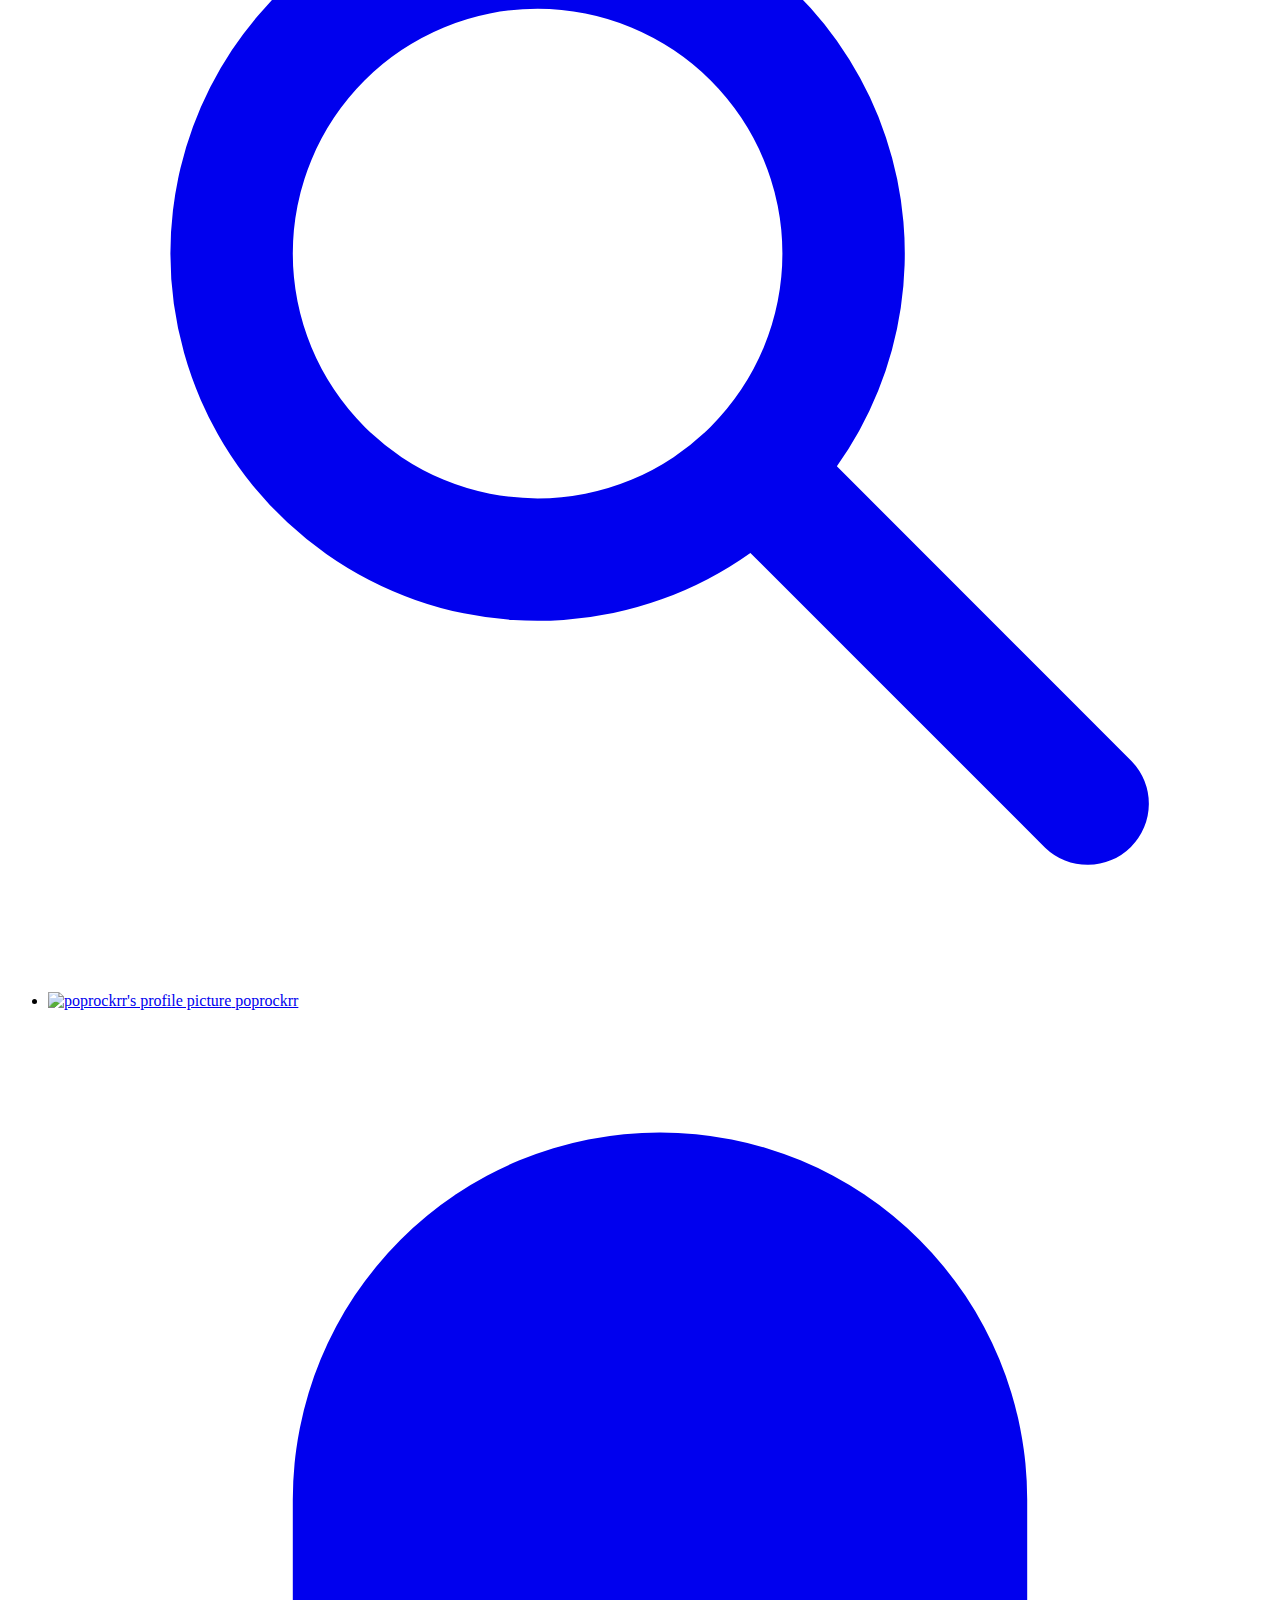
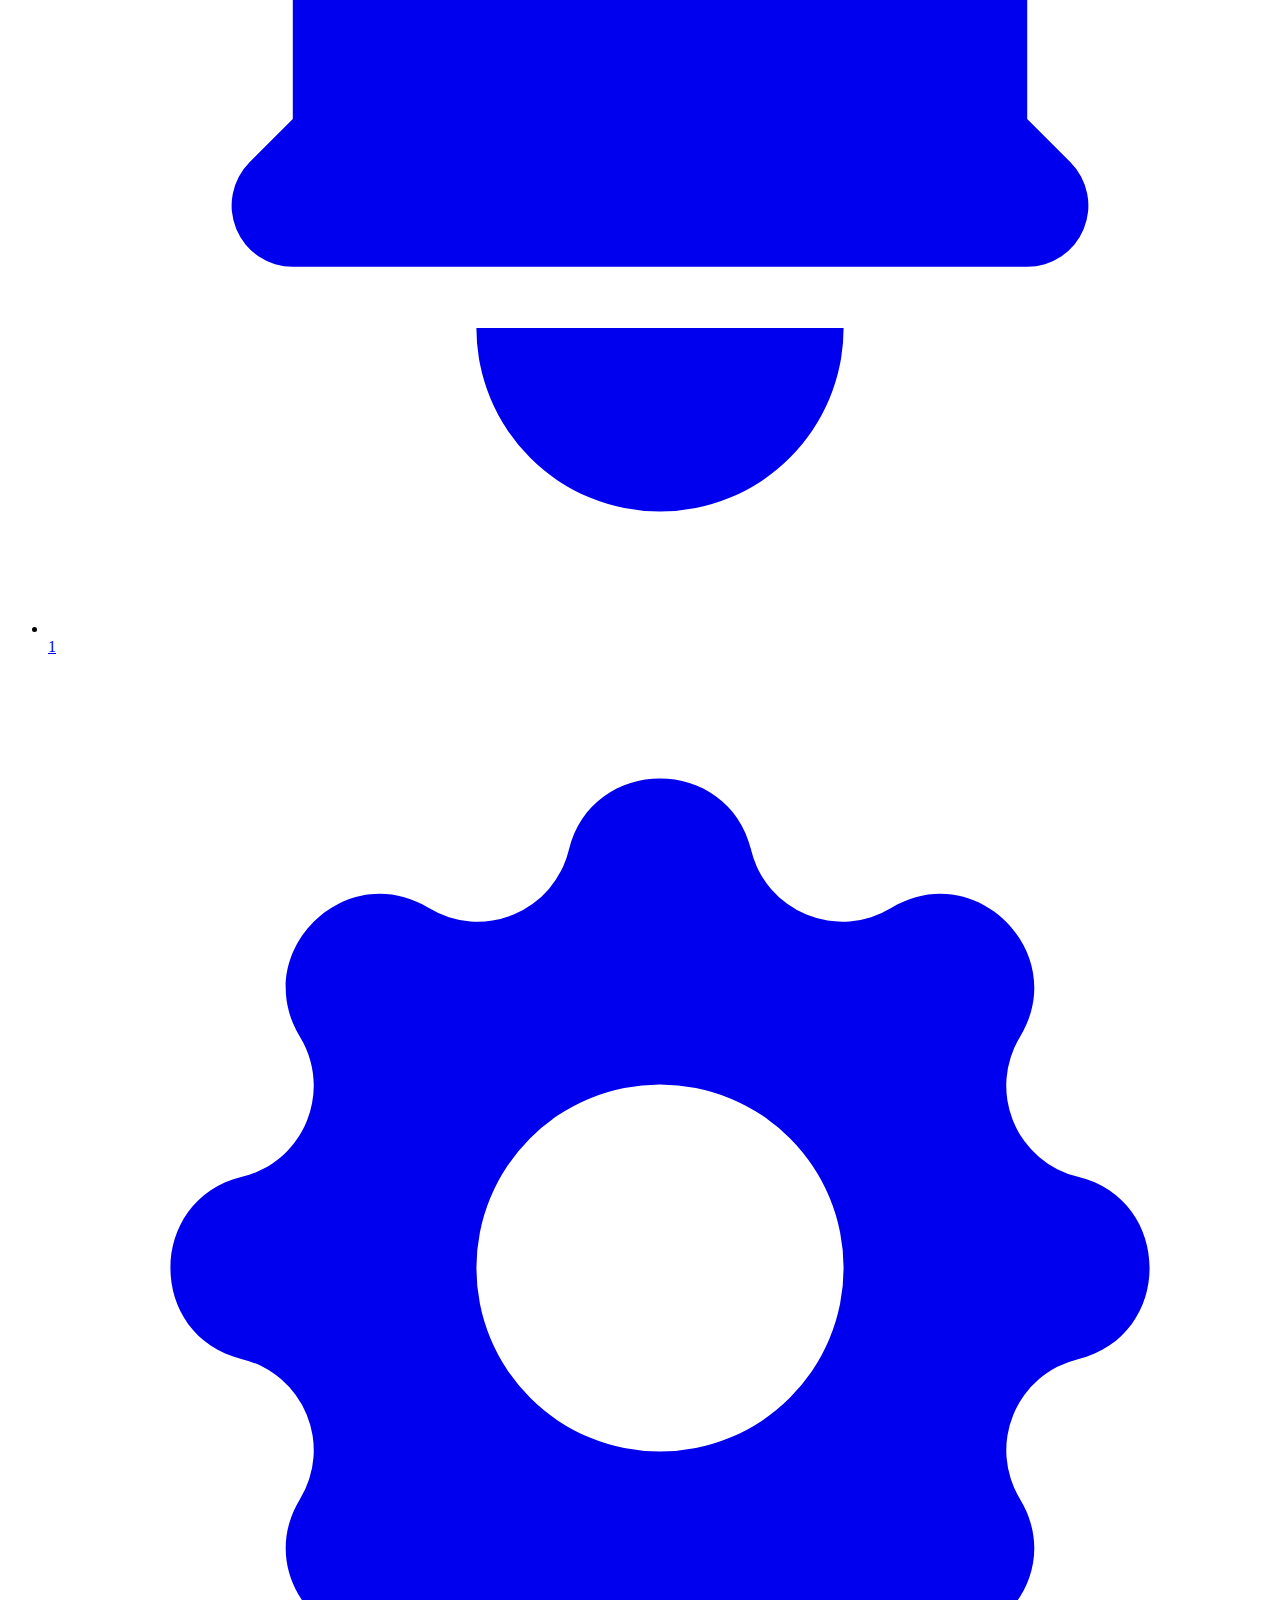
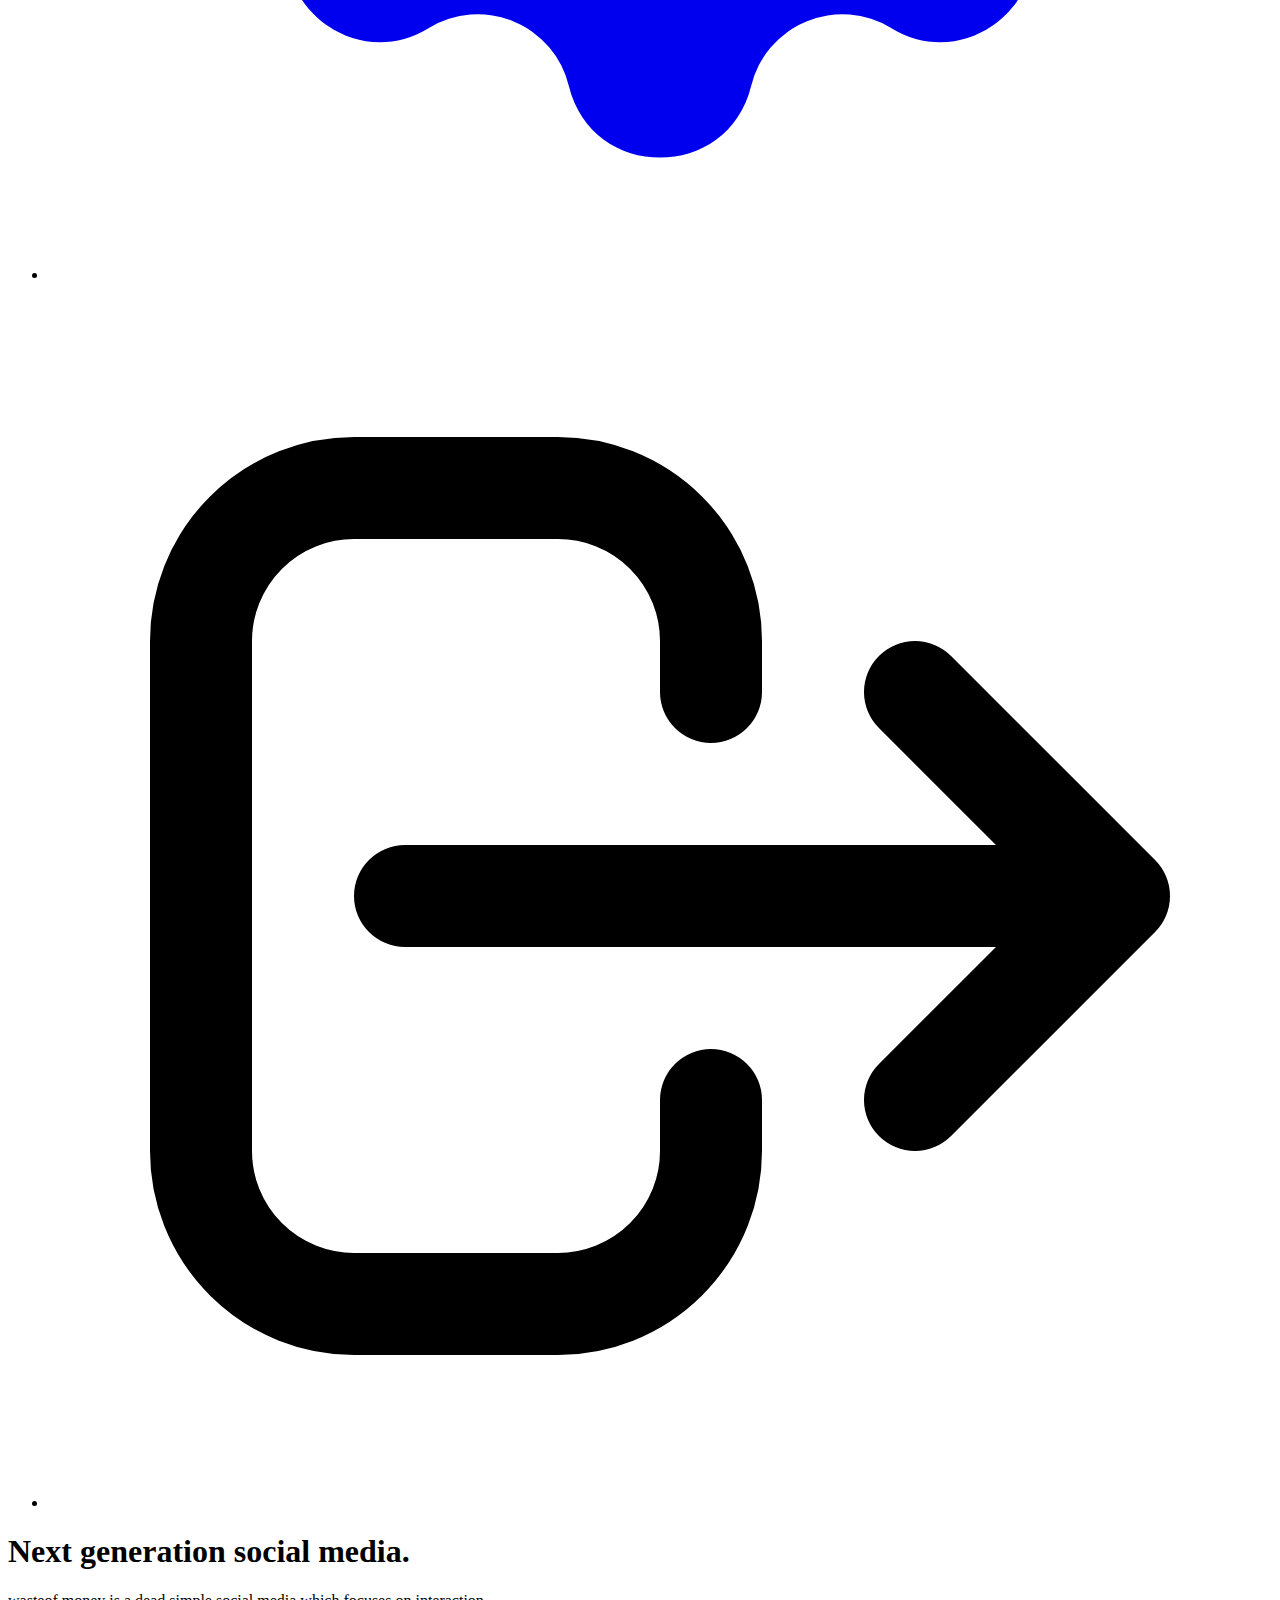
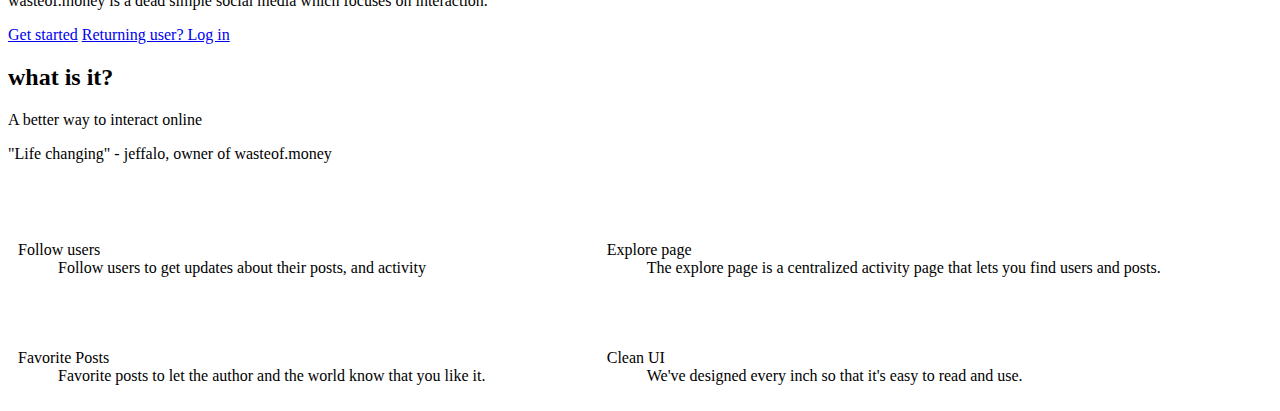
==== commit d14b4017: "Update index.html" ====
--- a/index.html
+++ b/index.html
@@ -1,19 +1,17 @@
-<!DOCTYPE html>
-<html lang="en">
-<head>
-  <link rel="stylesheet" type="text/css" href="/css/main.css">
+<html lang="en"><head><meta http-equiv="Content-Type" content="text/html; charset=UTF-8">
+  <link rel="stylesheet" type="text/css" href="https://womrevamped.github.io/css/home.css">
   </head>
   
-<body class='bg-gray-100'>
-  <nav class="bg-primary-500 dark:bg-gray-800 shadow-md p-2 mt-0 fixed w-full z-50 top-0"><div class="container mx-auto flex flex-wrap items-center"><div class="flex w-full md:w-1/2 justify-center md:justify-start text-white font-extrabold"><a href="/" class="text-white no-underline hover:text-white hover:no-underline nuxt-link-exact-active nuxt-link-active" aria-current="page"><span class="text-2xl pl-2"><img width="72" height="72" src="https://raw.githubusercontent.com/jeffalo/wasteof.money/master/static/assets/images/brand/logo-small.svg" class="h-8 pr-2 inline-block">wasteof.money</span></a></div> <div class="flex w-full content-center justify-between md:w-1/2 md:justify-end"><ul class="list-reset flex justify-between flex-1 md:flex-none items-center"><li class="mr-3 flex flex-col-reverse justify-center"><a href="/" class="inline-block font-semibold hover:bg-primary-600 dark:hover:bg-gray-700 rounded transition py-2 px-4 no-underline cursor-pointer nuxt-link-exact-active nuxt-link-active text-white" aria-current="page"><span class="hidden sm:inline">home</span> <span class="inline sm:hidden"><svg xmlns="http://www.w3.org/2000/svg" class="h-5 w-5" viewBox="0 0 20 20" fill="currentColor">
+<body class="bg-gray-100">
+  <nav class="bg-primary-500 dark:bg-gray-800 shadow-md p-2 mt-0 fixed w-full z-50 top-0"><div class="container mx-auto flex flex-wrap items-center"><div class="flex w-full md:w-1/2 justify-center md:justify-start text-white font-extrabold"><a href="https://womrevamped.github.io/" class="text-white no-underline hover:text-white hover:no-underline nuxt-link-exact-active nuxt-link-active" aria-current="page"><span class="text-2xl pl-2"><img width="72" height="72" src="https://raw.githubusercontent.com/jeffalo/wasteof.money/master/static/assets/images/brand/logo-small.svg" class="h-8 pr-2 inline-block">wasteof.money</span></a></div> <div class="flex w-full content-center justify-between md:w-1/2 md:justify-end"><ul class="list-reset flex justify-between flex-1 md:flex-none items-center"><li class="mr-3 flex flex-col-reverse justify-center"><a href="https://womrevamped.github.io/" class="inline-block font-semibold hover:bg-primary-600 dark:hover:bg-gray-700 rounded transition py-2 px-4 no-underline cursor-pointer nuxt-link-exact-active nuxt-link-active text-white" aria-current="page"><span class="hidden sm:inline">home</span> <span class="inline sm:hidden"><svg xmlns="http://www.w3.org/2000/svg" class="h-5 w-5" viewBox="0 0 20 20" fill="currentColor">
   <path d="M10.707 2.293a1 1 0 00-1.414 0l-7 7a1 1 0 001.414 1.414L4 10.414V17a1 1 0 001 1h2a1 1 0 001-1v-2a1 1 0 011-1h2a1 1 0 011 1v2a1 1 0 001 1h2a1 1 0 001-1v-6.586l.293.293a1 1 0 001.414-1.414l-7-7z"></path>
-</svg></span></a></li> <!----> <li class="mr-3 flex flex-col-reverse justify-center"><a href="/explore" class="inline-block font-semibold hover:bg-primary-600 dark:hover:bg-gray-700 rounded transition py-2 px-4 no-underline cursor-pointer text-primary-300 dark:text-gray-400"><span class="hidden sm:inline">explore</span> <span class="inline sm:hidden"><svg xmlns="http://www.w3.org/2000/svg" class="h-5 w-5" viewBox="0 0 20 20" fill="currentColor">
+</svg></span></a></li> <!----> <li class="mr-3 flex flex-col-reverse justify-center"><a href="https://womrevamped.github.io/explore" class="inline-block font-semibold hover:bg-primary-600 dark:hover:bg-gray-700 rounded transition py-2 px-4 no-underline cursor-pointer text-primary-300 dark:text-gray-400"><span class="hidden sm:inline">explore</span> <span class="inline sm:hidden"><svg xmlns="http://www.w3.org/2000/svg" class="h-5 w-5" viewBox="0 0 20 20" fill="currentColor">
   <path fill-rule="evenodd" d="M8 4a4 4 0 100 8 4 4 0 000-8zM2 8a6 6 0 1110.89 3.476l4.817 4.817a1 1 0 01-1.414 1.414l-4.816-4.816A6 6 0 012 8z" clip-rule="evenodd"></path>
-</svg></span></a></li> <span class="flex"><li class="mr-3 flex flex-col-reverse justify-center flex-shrink-0"><a href="/users/poprockrr" class="inline-block font-semibold hover:bg-primary-600 dark:hover:bg-gray-700 rounded transition py-2 px-4 no-underline cursor-pointer text-primary-300 dark:text-gray-400"><img src="https://api.wasteof.money/users/poprockrr/picture" alt="poprockrr's profile picture" class="bg-white rounded align-middle h-5 mr-2 inline-block"> <span class="hidden sm:inline">poprockrr</span></a></li> <li class="mr-3 flex flex-col-reverse justify-center relative"><a href="/messages" class="inline-block font-semibold hover:bg-primary-600 dark:hover:bg-gray-700 rounded transition py-2 px-4 no-underline cursor-pointer text-primary-300 dark:text-gray-400"><span><svg xmlns="http://www.w3.org/2000/svg" class="h-5 w-5" viewBox="0 0 20 20" fill="currentColor">
+</svg></span></a></li> <span class="flex"><li class="mr-3 flex flex-col-reverse justify-center flex-shrink-0"><a href="https://womrevamped.github.io/users/poprockrr" class="inline-block font-semibold hover:bg-primary-600 dark:hover:bg-gray-700 rounded transition py-2 px-4 no-underline cursor-pointer text-primary-300 dark:text-gray-400"><img src="https://api.wasteof.money/users/poprockrr/picture" alt="poprockrr's profile picture" class="bg-white rounded align-middle h-5 mr-2 inline-block"> <span class="hidden sm:inline">poprockrr</span></a></li> <li class="mr-3 flex flex-col-reverse justify-center relative"><a href="https://womrevamped.github.io/messages" class="inline-block font-semibold hover:bg-primary-600 dark:hover:bg-gray-700 rounded transition py-2 px-4 no-underline cursor-pointer text-primary-300 dark:text-gray-400"><span><svg xmlns="http://www.w3.org/2000/svg" class="h-5 w-5" viewBox="0 0 20 20" fill="currentColor">
   <path d="M10 2a6 6 0 00-6 6v3.586l-.707.707A1 1 0 004 14h12a1 1 0 00.707-1.707L16 11.586V8a6 6 0 00-6-6zM10 18a3 3 0 01-3-3h6a3 3 0 01-3 3z"></path>
 </svg></span> <span class="absolute flex bg-red-500 text-white text-xs content-center justify-center items-center p-2 h-4 rounded-md" style="top: 2px; right: 2px;">
               1
-            </span></a></li> <li class="mr-3 flex flex-col-reverse justify-center"><a href="/settings" class="inline-block font-semibold hover:bg-primary-600 dark:hover:bg-gray-700 rounded transition py-2 px-4 no-underline cursor-pointer text-primary-300 dark:text-gray-400"><span><svg xmlns="http://www.w3.org/2000/svg" class="h-5 w-5" viewBox="0 0 20 20" fill="currentColor">
+            </span></a></li> <li class="mr-3 flex flex-col-reverse justify-center"><a href="https://womrevamped.github.io/settings" class="inline-block font-semibold hover:bg-primary-600 dark:hover:bg-gray-700 rounded transition py-2 px-4 no-underline cursor-pointer text-primary-300 dark:text-gray-400"><span><svg xmlns="http://www.w3.org/2000/svg" class="h-5 w-5" viewBox="0 0 20 20" fill="currentColor">
   <path fill-rule="evenodd" d="M11.49 3.17c-.38-1.56-2.6-1.56-2.98 0a1.532 1.532 0 01-2.286.948c-1.372-.836-2.942.734-2.106 2.106.54.886.061 2.042-.947 2.287-1.561.379-1.561 2.6 0 2.978a1.532 1.532 0 01.947 2.287c-.836 1.372.734 2.942 2.106 2.106a1.532 1.532 0 012.287.947c.379 1.561 2.6 1.561 2.978 0a1.533 1.533 0 012.287-.947c1.372.836 2.942-.734 2.106-2.106a1.533 1.533 0 01.947-2.287c1.561-.379 1.561-2.6 0-2.978a1.532 1.532 0 01-.947-2.287c.836-1.372-.734-2.942-2.106-2.106a1.532 1.532 0 01-2.287-.947zM10 13a3 3 0 100-6 3 3 0 000 6z" clip-rule="evenodd"></path>
 </svg></span></a></li> <li class="mr-3 flex flex-col-reverse justify-center"><span class="inline-block font-semibold hover:bg-primary-600 dark:hover:bg-gray-700 rounded transition py-2 px-4 no-underline cursor-pointer text-primary-300 dark:text-gray-400"><span><svg xmlns="http://www.w3.org/2000/svg" class="h-6 w-6" fill="none" viewBox="0 0 24 24" stroke="currentColor">
   <path stroke-linecap="round" stroke-linejoin="round" stroke-width="2" d="M17 16l4-4m0 0l-4-4m4 4H7m6 4v1a3 3 0 01-3 3H6a3 3 0 01-3-3V7a3 3 0 013-3h4a3 3 0 013 3v1"></path>
@@ -30,16 +28,14 @@
       <p class="mt-3 text-base text-gray-500 sm:mt-5 sm:text-lg sm:max-w-xl sm:mx-auto md:mt-5 md:text-xl lg:mx-0">
         wasteof.money is a dead simple social media which focuses on interaction.
       </p>
-      <div class="mt-5 sm:mt-8 sm:flex sm:justify-center lg:justify-start">
-        <div class="rounded-md shadow">
-          <a href="/join"
-            class="w-full flex items-center justify-center px-8 py-3 border border-transparent text-base font-medium rounded-md text-white bg-indigo-500 hover:bg-indigo-700 md:py-4 md:text-lg md:px-10 transition duration-150 ease-in-out">
+      <div class="mt-5 sm:mt-8 sm:flex sm:justify-center lg:justify-start" style="white-space: nowrap;">
+        <div class="rounded-md shadow" style="display: inline-block;">
+          <a href="https://womrevamped.github.io/join" class="w-full flex items-center justify-center px-8 py-3 border border-transparent text-base font-medium rounded-md text-white bg-indigo-500 hover:bg-indigo-700 md:py-4 md:text-lg md:px-10 transition duration-150 ease-in-out">
             Get started
           </a>
         </div>
-        <div class="mt-3 sm:mt-0 sm:ml-3">
-          <a href="/login"
-            class="w-full flex items-center justify-center px-8 py-3 border border-transparent text-base font-medium rounded-md text-indigo-700 bg-indigo-100 hover:bg-indigo-200 md:py-4 md:text-lg md:px-10 transition duration-150 ease-in-out">
+        <div class="mt-3 sm:mt-0 sm:ml-3" style="display: inline-block;">
+          <a href="https://womrevamped.github.io/login" class="w-full flex items-center justify-center px-8 py-3 border border-transparent text-base font-medium rounded-md text-indigo-700 bg-indigo-100 hover:bg-indigo-200 md:py-4 md:text-lg md:px-10 transition duration-150 ease-in-out" style="background-color: rgb(255, 255, 255);">
             Returning user? Log in
           </a>
         </div>
@@ -50,8 +46,7 @@
       <div class="max-w-7xl lg:px-0 sm:px-6">
         <div class="sm:text-center lg:text-left">
           <h2 class="text-base text-indigo-500 font-semibold tracking-wide uppercase">what is it?</h2>
-          <p
-            class="sm:text-center lg:text-left mt-2 text-3xl leading-8 font-extrabold tracking-tight text-gray-900 sm:text-4xl">
+          <p class="sm:text-center lg:text-left mt-2 text-3xl leading-8 font-extrabold tracking-tight text-gray-900 sm:text-4xl">
             A better way to interact online
           </p>
           <p class="mt-4 max-w-2xl text-xl text-gray-500 sm::mx-auto">
@@ -59,11 +54,14 @@
         </div>
 
         <div class="mt-10">
-          <dl class="space-y-10 md:space-y-0 md:grid md:grid-cols-2 md:gap-x-8 md:gap-y-10">
+          <dl class="space-y-10 md:space-y-0 md:grid md:grid-cols-2 md:gap-x-8 md:gap-y-10" style="display: grid;
+  grid-template-columns: auto auto;
+  gap: 20px;
+  padding: 10px;">
             <div class="flex">
               <div class="flex-shrink-0">
                 <div class="flex items-center justify-center h-12 w-12 rounded-md bg-indigo-500 text-white">
-                  <span class="iconify h-6 w-6" data-icon="uil:user-circle" data-inline="false"></span> </div>
+                  <span class="iconify h-6 w-6" data-icon="uil:user-circle" data-inline="false" style="padding: 0.5rem"><svg xmlns="http://www.w3.org/2000/svg" height="48" width="48" fill="white"><path d="M11.1 35.25q3.15-2.2 6.25-3.375Q20.45 30.7 24 30.7q3.55 0 6.675 1.175t6.275 3.375q2.2-2.7 3.125-5.45Q41 27.05 41 24q0-7.25-4.875-12.125T24 7q-7.25 0-12.125 4.875T7 24q0 3.05.95 5.8t3.15 5.45ZM24 25.5q-2.9 0-4.875-1.975T17.15 18.65q0-2.9 1.975-4.875T24 11.8q2.9 0 4.875 1.975t1.975 4.875q0 2.9-1.975 4.875T24 25.5ZM24 44q-4.1 0-7.75-1.575-3.65-1.575-6.375-4.3-2.725-2.725-4.3-6.375Q4 28.1 4 24q0-4.15 1.575-7.775t4.3-6.35q2.725-2.725 6.375-4.3Q19.9 4 24 4q4.15 0 7.775 1.575t6.35 4.3q2.725 2.725 4.3 6.35Q44 19.85 44 24q0 4.1-1.575 7.75-1.575 3.65-4.3 6.375-2.725 2.725-6.35 4.3Q28.15 44 24 44Zm0-3q2.75 0 5.375-.8t5.175-2.8q-2.55-1.8-5.2-2.75-2.65-.95-5.35-.95-2.7 0-5.35.95-2.65.95-5.2 2.75 2.55 2 5.175 2.8Q21.25 41 24 41Zm0-18.5q1.7 0 2.775-1.075t1.075-2.775q0-1.7-1.075-2.775T24 14.8q-1.7 0-2.775 1.075T20.15 18.65q0 1.7 1.075 2.775T24 22.5Zm0-3.85Zm0 18.7Z"></path></svg></span> </div>
               </div>
               <div class="ml-4">
                 <dt class="text-lg leading-6 font-medium text-gray-900">
@@ -79,7 +77,7 @@
               <div class="flex-shrink-0">
                 <div class="flex items-center justify-center h-12 w-12 rounded-md bg-indigo-500 text-white">
                   <!-- Heroicon name: scale -->
-                  <span class="h-6 w-6 iconify" data-icon="uil-map" data-inline="false"></span>
+                  <span class="h-6 w-6 iconify" data-icon="uil-map" data-inline="false" style="padding: 0.5rem"><svg xmlns="http://www.w3.org/2000/svg" height="48" width="48" fill="white"><path d="m30.6 42-13.15-4.65L8.5 40.9q-.85.45-1.675-.05Q6 40.35 6 39.35v-27.9q0-.65.375-1.15.375-.5.975-.75L17.45 6l13.15 4.6 8.9-3.55q.85-.4 1.675.075Q42 7.6 42 8.6v28.25q0 .55-.375.95-.375.4-.925.6Zm-1.7-3.75V13l-9.8-3.3v25.25Zm3 0L39 35.9V10.3L31.9 13ZM9 37.65l7.1-2.7V9.7L9 12.05ZM31.9 13v25.25ZM16.1 9.7v25.25Z"></path></svg></span>
                 </div>
               </div>
               <div class="ml-4">
@@ -95,7 +93,7 @@
             <div class="flex">
               <div class="flex-shrink-0">
                 <div class="flex items-center justify-center h-12 w-12 rounded-md bg-indigo-500 text-white">
-                  <span class="h-6 w-6 iconify" data-icon="uil:star" data-inline="false"></span> </div>
+                  <span class="h-6 w-6 iconify" data-icon="uil:star" data-inline="false" style="padding: 0.5rem"><svg xmlns="http://www.w3.org/2000/svg" height="48" width="48" fill="white"><path d="m24 41.95-2.05-1.85q-5.3-4.85-8.75-8.375-3.45-3.525-5.5-6.3T4.825 20.4Q4 18.15 4 15.85q0-4.5 3.025-7.525Q10.05 5.3 14.5 5.3q2.85 0 5.275 1.35Q22.2 8 24 10.55q2.1-2.7 4.45-3.975T33.5 5.3q4.45 0 7.475 3.025Q44 11.35 44 15.85q0 2.3-.825 4.55T40.3 25.425q-2.05 2.775-5.5 6.3T26.05 40.1ZM24 38q5.05-4.65 8.325-7.975 3.275-3.325 5.2-5.825 1.925-2.5 2.7-4.45.775-1.95.775-3.9 0-3.3-2.1-5.425T33.5 8.3q-2.55 0-4.75 1.575T25.2 14.3h-2.45q-1.3-2.8-3.5-4.4-2.2-1.6-4.75-1.6-3.3 0-5.4 2.125Q7 12.55 7 15.85q0 1.95.775 3.925.775 1.975 2.7 4.5Q12.4 26.8 15.7 30.1 19 33.4 24 38Zm0-14.85Z"></path></svg></span> </div>
               </div>
               <div class="ml-4">
                 <dt class="text-lg leading-6 font-medium text-gray-900">
@@ -110,7 +108,7 @@
             <div class="flex">
               <div class="flex-shrink-0">
                 <div class="flex items-center justify-center h-12 w-12 rounded-md bg-indigo-500 text-white">
-                  <span class="h-6 w-6 iconify" data-icon="uil:web-grid-alt" data-inline="false"></span></div>
+                  <span class="h-6 w-6 iconify" height="48" width="67" data-icon="uil:web-grid-alt" data-inline="false" style="padding: 0.5rem"><svg xmlns="http://www.w3.org/2000/svg" height="48" width="48" fill="white"><path d="M7 40q-1.2 0-2.1-.9Q4 38.2 4 37V11q0-1.2.9-2.1Q5.8 8 7 8h34q1.2 0 2.1.9.9.9.9 2.1v26q0 1.2-.9 2.1-.9.9-2.1.9Zm0-3h23.05v-8.15H7V37Zm26.05 0H41V17.7h-7.95ZM7 25.85h23.05V17.7H7Z"></path></svg></span></div>
               </div>
               <div class="ml-4">
                 <dt class="text-lg leading-6 font-medium text-gray-900">
@@ -130,8 +128,10 @@
 
   </main>
 
-</body>
 
 
 
-</html>
+
+
+
+</body></html>
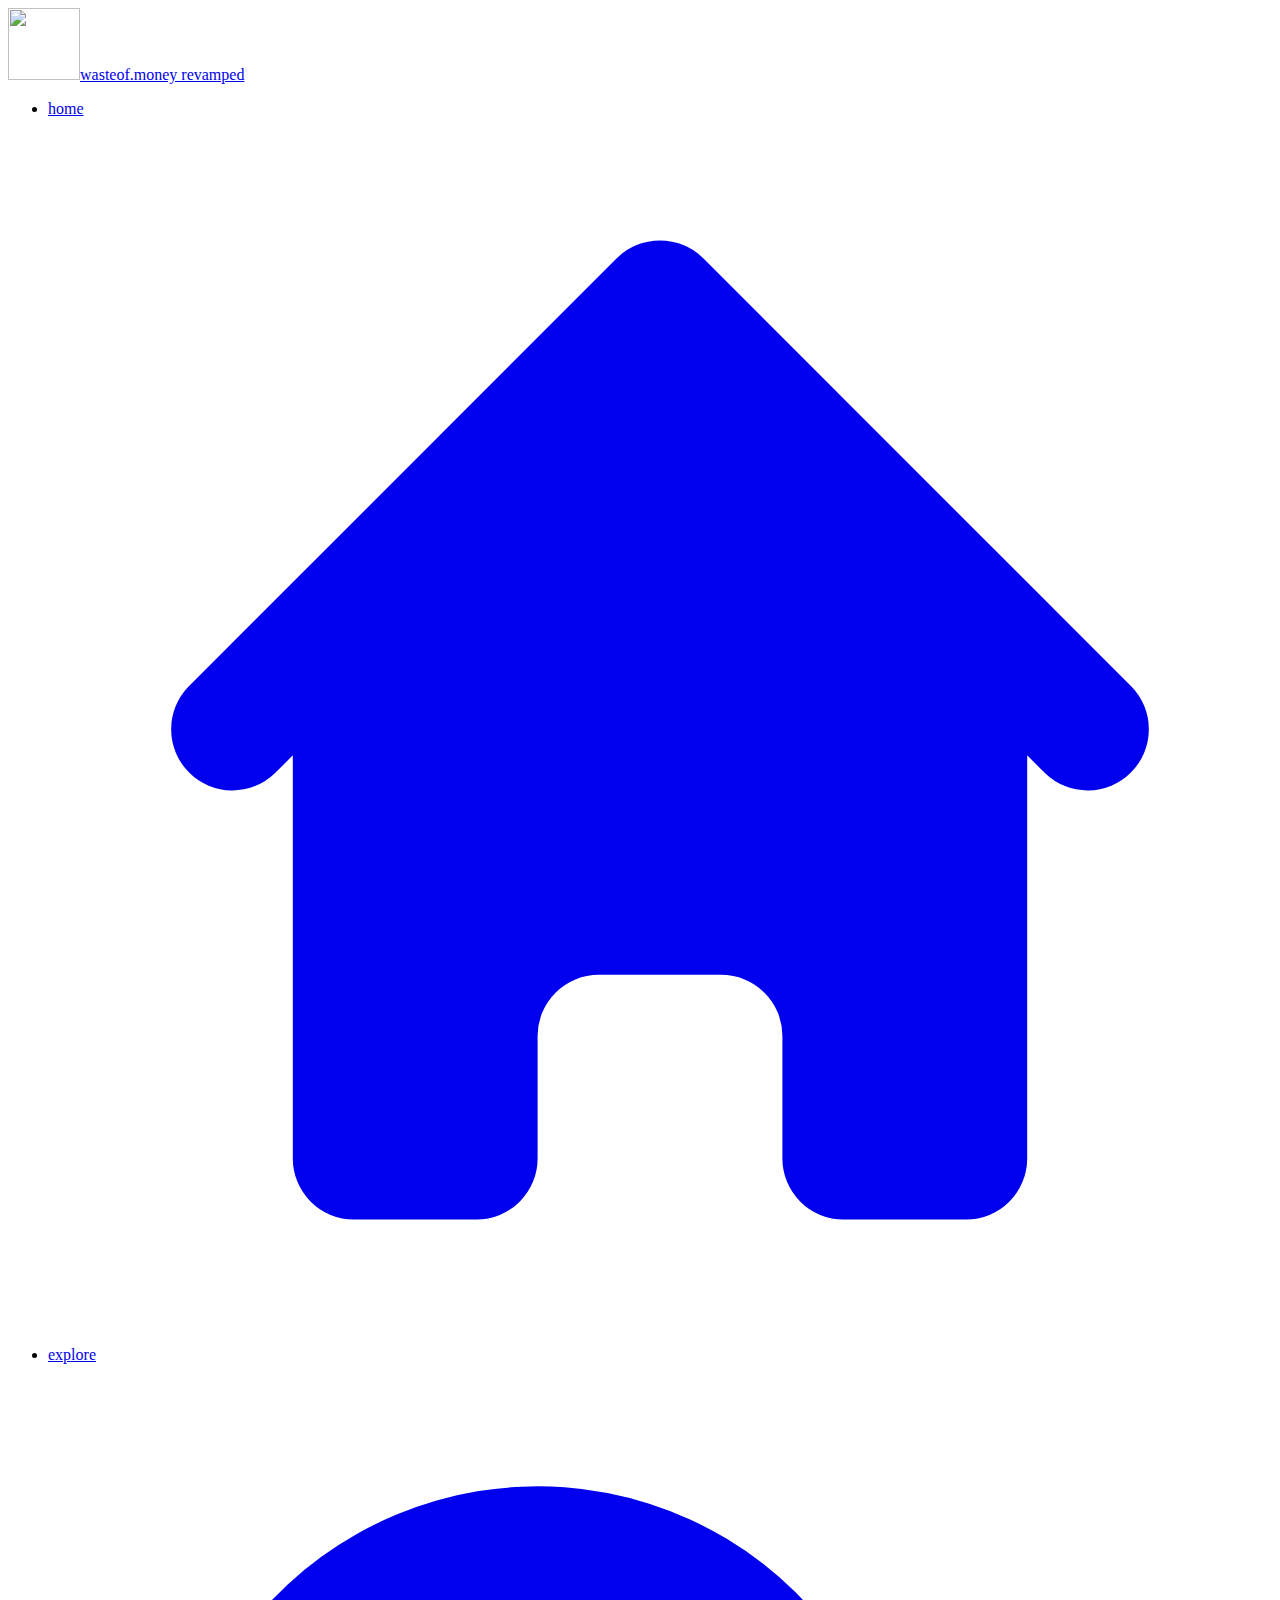
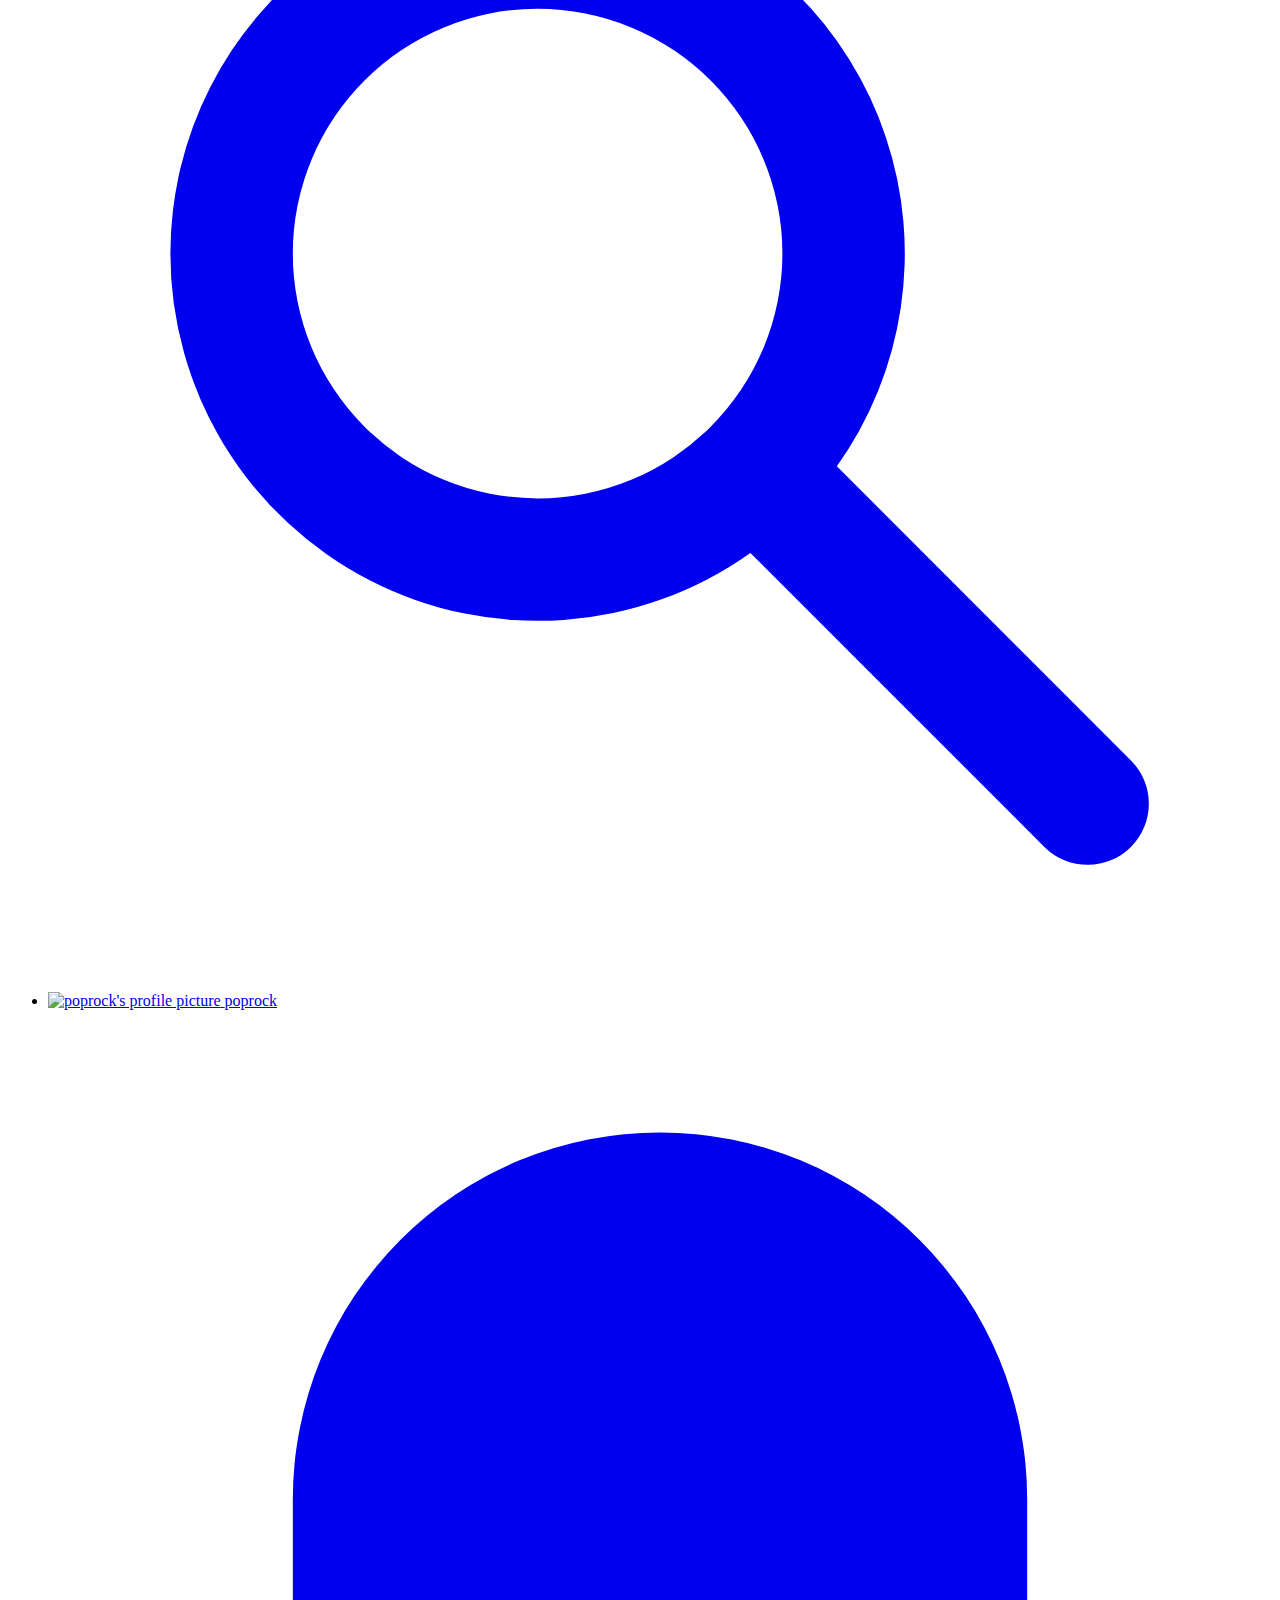
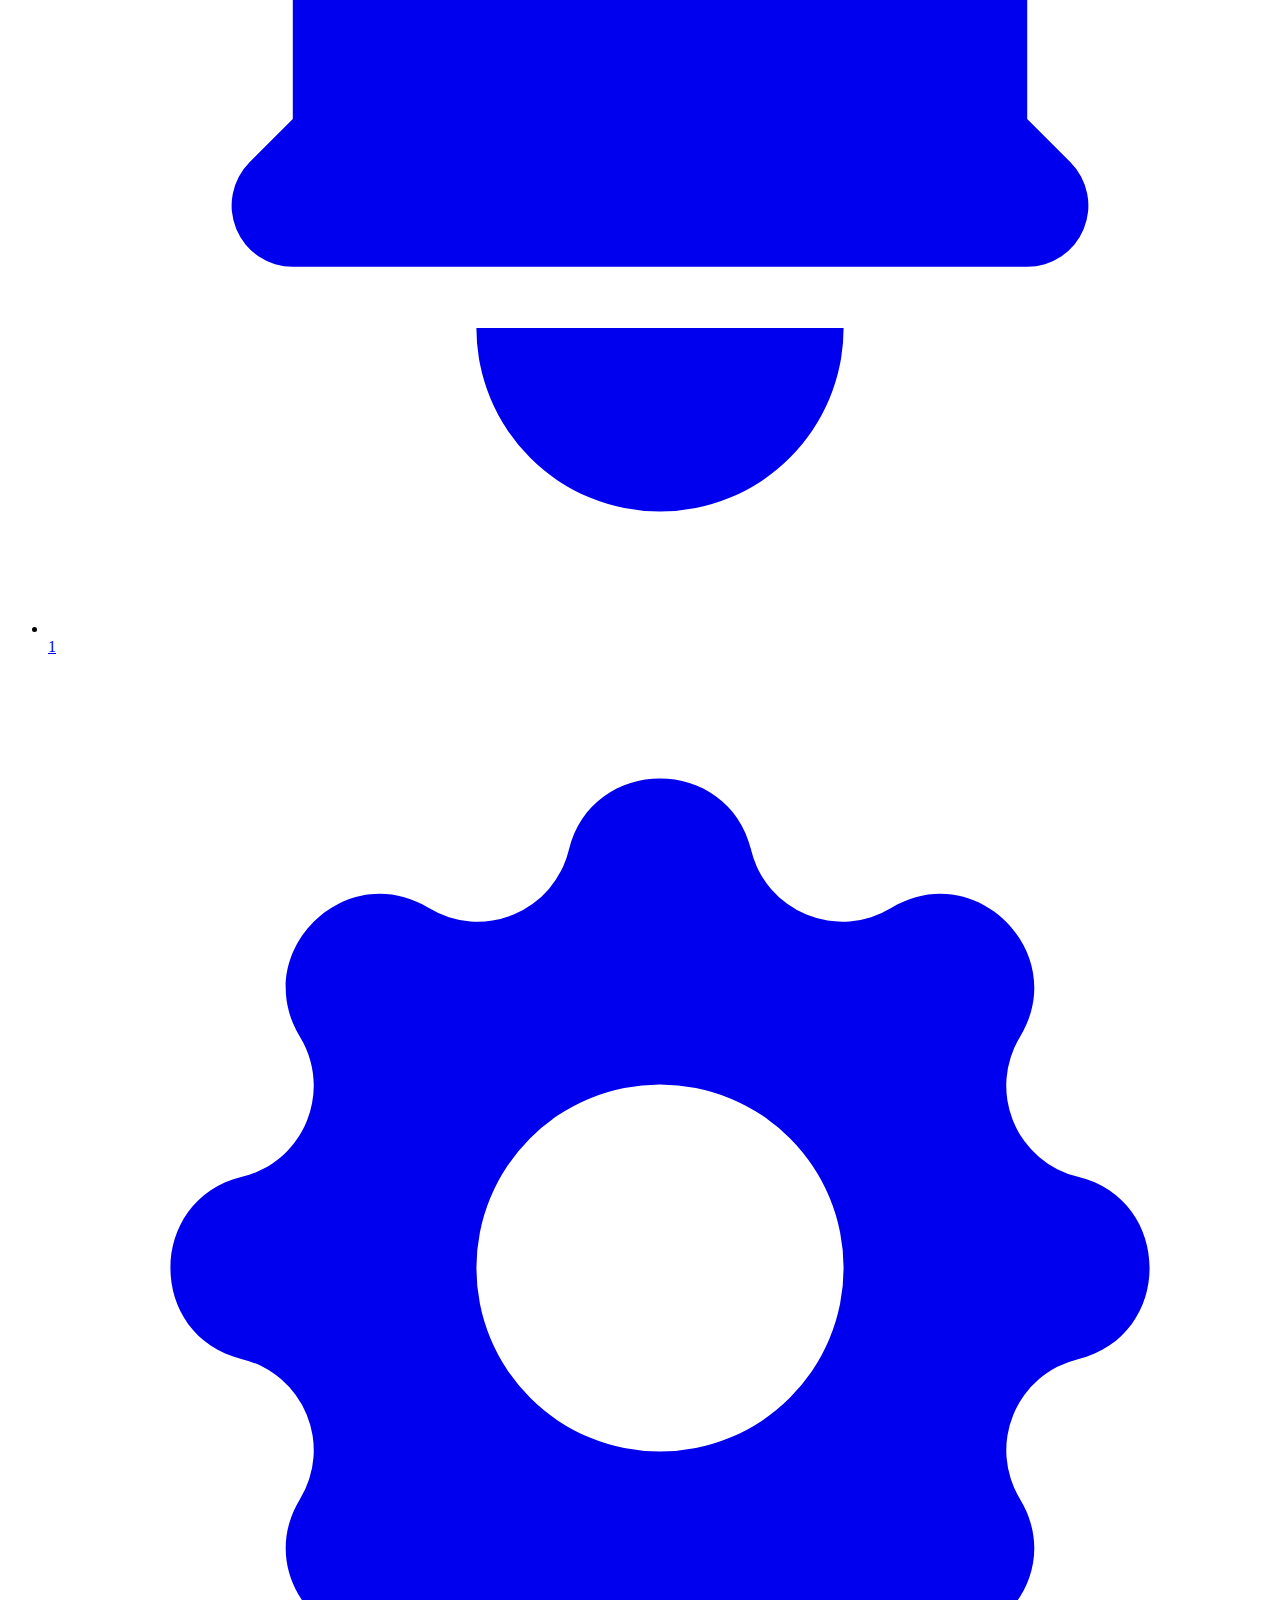
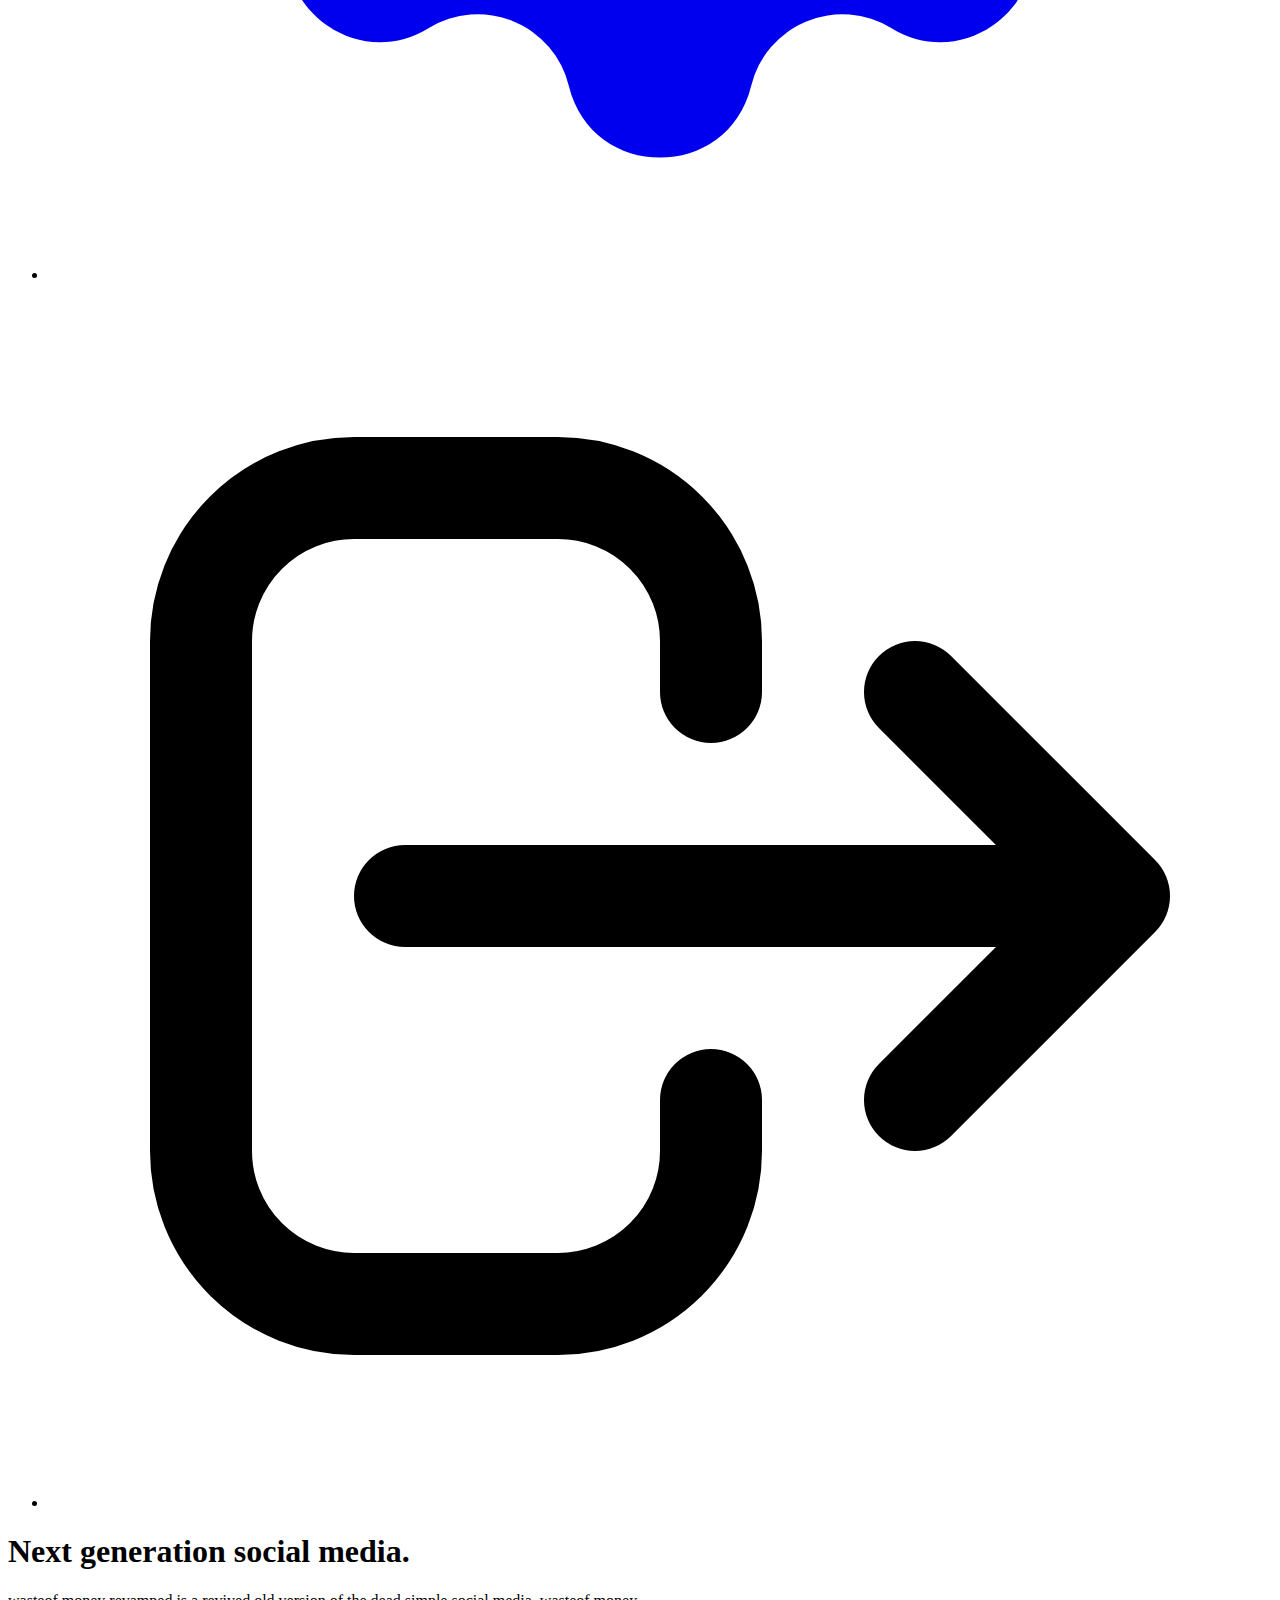
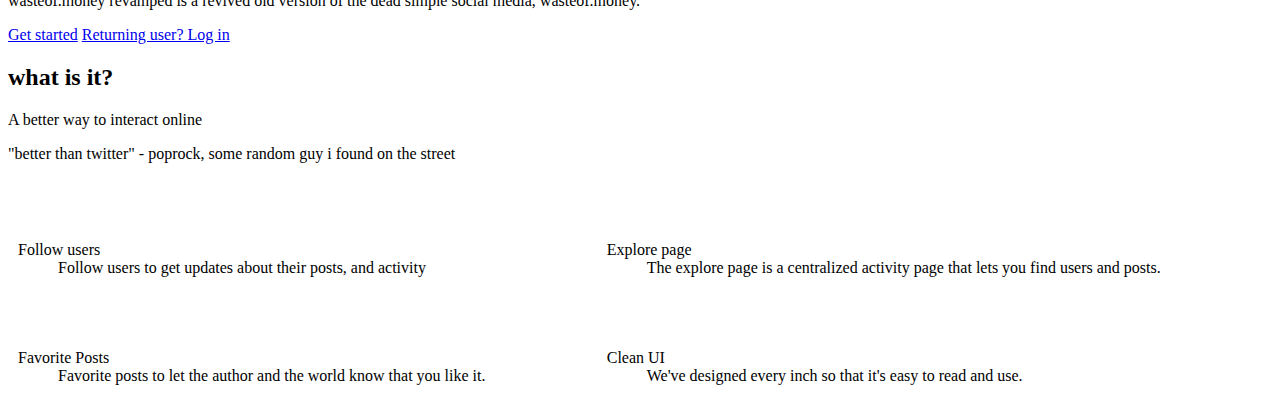
==== commit e51fbf4d: "Update index.html" ====
--- a/index.html
+++ b/index.html
@@ -3,11 +3,11 @@
   </head>
   
 <body class="bg-gray-100">
-  <nav class="bg-primary-500 dark:bg-gray-800 shadow-md p-2 mt-0 fixed w-full z-50 top-0"><div class="container mx-auto flex flex-wrap items-center"><div class="flex w-full md:w-1/2 justify-center md:justify-start text-white font-extrabold"><a href="https://womrevamped.github.io/" class="text-white no-underline hover:text-white hover:no-underline nuxt-link-exact-active nuxt-link-active" aria-current="page"><span class="text-2xl pl-2"><img width="72" height="72" src="https://raw.githubusercontent.com/jeffalo/wasteof.money/master/static/assets/images/brand/logo-small.svg" class="h-8 pr-2 inline-block">wasteof.money</span></a></div> <div class="flex w-full content-center justify-between md:w-1/2 md:justify-end"><ul class="list-reset flex justify-between flex-1 md:flex-none items-center"><li class="mr-3 flex flex-col-reverse justify-center"><a href="https://womrevamped.github.io/" class="inline-block font-semibold hover:bg-primary-600 dark:hover:bg-gray-700 rounded transition py-2 px-4 no-underline cursor-pointer nuxt-link-exact-active nuxt-link-active text-white" aria-current="page"><span class="hidden sm:inline">home</span> <span class="inline sm:hidden"><svg xmlns="http://www.w3.org/2000/svg" class="h-5 w-5" viewBox="0 0 20 20" fill="currentColor">
+  <nav class="bg-primary-500 dark:bg-gray-800 shadow-md p-2 mt-0 fixed w-full z-50 top-0"><div class="container mx-auto flex flex-wrap items-center"><div class="flex w-full md:w-1/2 justify-center md:justify-start text-white font-extrabold"><a href="https://womrevamped.github.io/" class="text-white no-underline hover:text-white hover:no-underline nuxt-link-exact-active nuxt-link-active" aria-current="page"><span class="text-2xl pl-2"><img width="72" height="72" src="https://raw.githubusercontent.com/jeffalo/wasteof.money/master/static/assets/images/brand/logo-small.svg" class="h-8 pr-2 inline-block">wasteof.money revamped</span></a></div> <div class="flex w-full content-center justify-between md:w-1/2 md:justify-end"><ul class="list-reset flex justify-between flex-1 md:flex-none items-center"><li class="mr-3 flex flex-col-reverse justify-center"><a href="https://womrevamped.github.io/" class="inline-block font-semibold hover:bg-primary-600 dark:hover:bg-gray-700 rounded transition py-2 px-4 no-underline cursor-pointer nuxt-link-exact-active nuxt-link-active text-white" aria-current="page"><span class="hidden sm:inline">home</span> <span class="inline sm:hidden"><svg xmlns="http://www.w3.org/2000/svg" class="h-5 w-5" viewBox="0 0 20 20" fill="currentColor">
   <path d="M10.707 2.293a1 1 0 00-1.414 0l-7 7a1 1 0 001.414 1.414L4 10.414V17a1 1 0 001 1h2a1 1 0 001-1v-2a1 1 0 011-1h2a1 1 0 011 1v2a1 1 0 001 1h2a1 1 0 001-1v-6.586l.293.293a1 1 0 001.414-1.414l-7-7z"></path>
 </svg></span></a></li> <!----> <li class="mr-3 flex flex-col-reverse justify-center"><a href="https://womrevamped.github.io/explore" class="inline-block font-semibold hover:bg-primary-600 dark:hover:bg-gray-700 rounded transition py-2 px-4 no-underline cursor-pointer text-primary-300 dark:text-gray-400"><span class="hidden sm:inline">explore</span> <span class="inline sm:hidden"><svg xmlns="http://www.w3.org/2000/svg" class="h-5 w-5" viewBox="0 0 20 20" fill="currentColor">
   <path fill-rule="evenodd" d="M8 4a4 4 0 100 8 4 4 0 000-8zM2 8a6 6 0 1110.89 3.476l4.817 4.817a1 1 0 01-1.414 1.414l-4.816-4.816A6 6 0 012 8z" clip-rule="evenodd"></path>
-</svg></span></a></li> <span class="flex"><li class="mr-3 flex flex-col-reverse justify-center flex-shrink-0"><a href="https://womrevamped.github.io/users/poprockrr" class="inline-block font-semibold hover:bg-primary-600 dark:hover:bg-gray-700 rounded transition py-2 px-4 no-underline cursor-pointer text-primary-300 dark:text-gray-400"><img src="https://api.wasteof.money/users/poprockrr/picture" alt="poprockrr's profile picture" class="bg-white rounded align-middle h-5 mr-2 inline-block"> <span class="hidden sm:inline">poprockrr</span></a></li> <li class="mr-3 flex flex-col-reverse justify-center relative"><a href="https://womrevamped.github.io/messages" class="inline-block font-semibold hover:bg-primary-600 dark:hover:bg-gray-700 rounded transition py-2 px-4 no-underline cursor-pointer text-primary-300 dark:text-gray-400"><span><svg xmlns="http://www.w3.org/2000/svg" class="h-5 w-5" viewBox="0 0 20 20" fill="currentColor">
+</svg></span></a></li> <span class="flex"><li class="mr-3 flex flex-col-reverse justify-center flex-shrink-0"><a href="https://womrevamped.github.io/users/poprock" class="inline-block font-semibold hover:bg-primary-600 dark:hover:bg-gray-700 rounded transition py-2 px-4 no-underline cursor-pointer text-primary-300 dark:text-gray-400"><img src="https://api.wasteof.money/users/poprock/picture" alt="poprock's profile picture" class="bg-white rounded align-middle h-5 mr-2 inline-block"> <span class="hidden sm:inline">poprock</span></a></li> <li class="mr-3 flex flex-col-reverse justify-center relative"><a href="https://womrevamped.github.io/messages" class="inline-block font-semibold hover:bg-primary-600 dark:hover:bg-gray-700 rounded transition py-2 px-4 no-underline cursor-pointer text-primary-300 dark:text-gray-400"><span><svg xmlns="http://www.w3.org/2000/svg" class="h-5 w-5" viewBox="0 0 20 20" fill="currentColor">
   <path d="M10 2a6 6 0 00-6 6v3.586l-.707.707A1 1 0 004 14h12a1 1 0 00.707-1.707L16 11.586V8a6 6 0 00-6-6zM10 18a3 3 0 01-3-3h6a3 3 0 01-3 3z"></path>
 </svg></span> <span class="absolute flex bg-red-500 text-white text-xs content-center justify-center items-center p-2 h-4 rounded-md" style="top: 2px; right: 2px;">
               1
@@ -26,7 +26,7 @@
         <span class="text-indigo-500 xl:inline">social media.</span>
       </h1>
       <p class="mt-3 text-base text-gray-500 sm:mt-5 sm:text-lg sm:max-w-xl sm:mx-auto md:mt-5 md:text-xl lg:mx-0">
-        wasteof.money is a dead simple social media which focuses on interaction.
+        wasteof.money revamped is a revived old version of the dead simple social media, wasteof.money.
       </p>
       <div class="mt-5 sm:mt-8 sm:flex sm:justify-center lg:justify-start" style="white-space: nowrap;">
         <div class="rounded-md shadow" style="display: inline-block;">
@@ -49,8 +49,7 @@
           <p class="sm:text-center lg:text-left mt-2 text-3xl leading-8 font-extrabold tracking-tight text-gray-900 sm:text-4xl">
             A better way to interact online
           </p>
-          <p class="mt-4 max-w-2xl text-xl text-gray-500 sm::mx-auto">
-            "Life changing" - jeffalo, owner of wasteof.money</p>
+          <p class="mt-4 max-w-2xl text-xl text-gray-500 sm::mx-auto">"better than twitter" - poprock, some random guy i found on the street</p>
         </div>
 
         <div class="mt-10">
@@ -134,4 +133,5 @@
 
 
 
+
 </body></html>
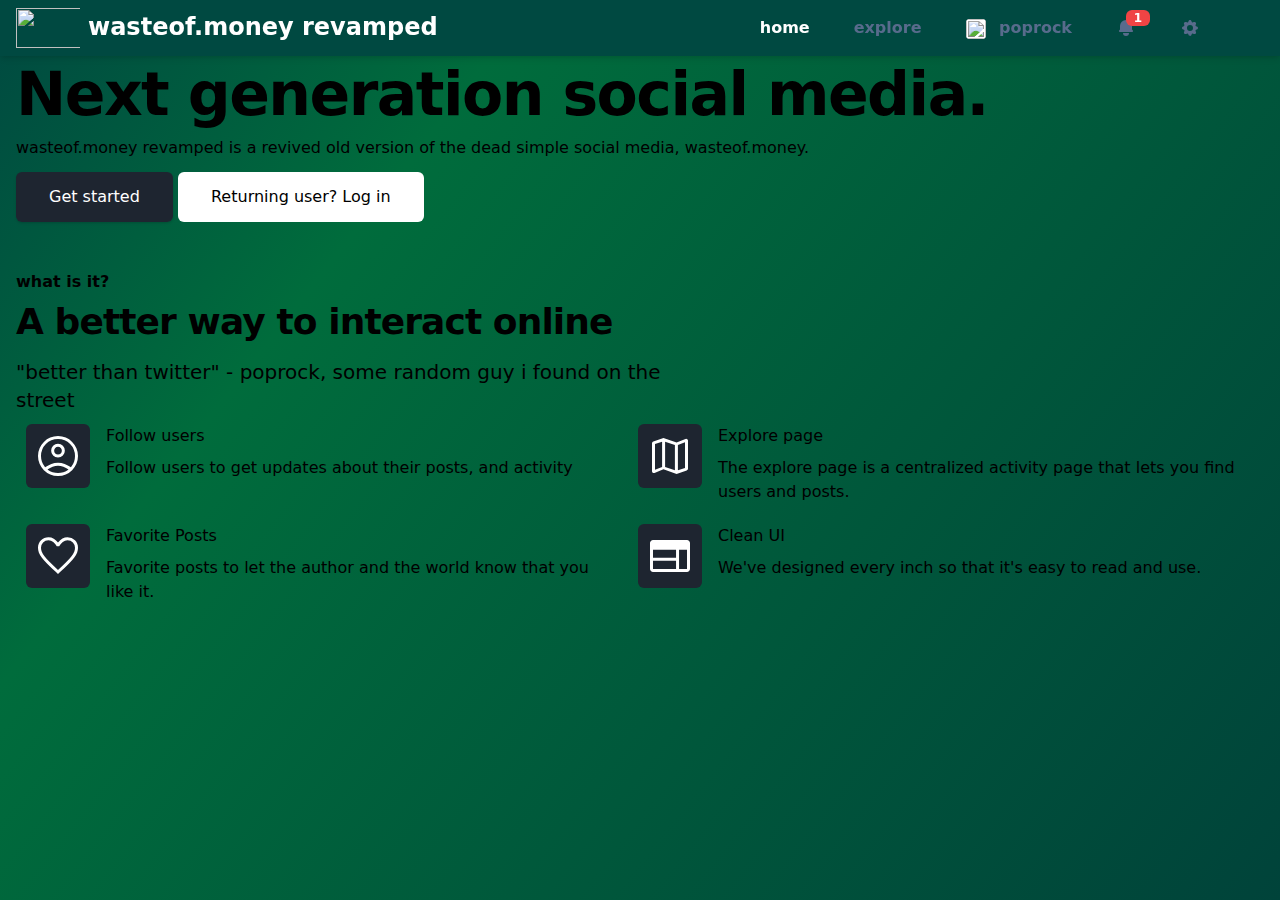
==== commit 0ca3c6c5: "Update index.html" ====
--- a/index.html
+++ b/index.html
@@ -1,5 +1,5 @@
 <html lang="en"><head><meta http-equiv="Content-Type" content="text/html; charset=UTF-8">
-  <link rel="stylesheet" type="text/css" href="https://womrevamped.github.io/css/home.css">
+  <link rel="stylesheet" type="text/css" href="https://realsocial.github.io/css/home.css">
   </head>
   
 <body class="bg-gray-100">
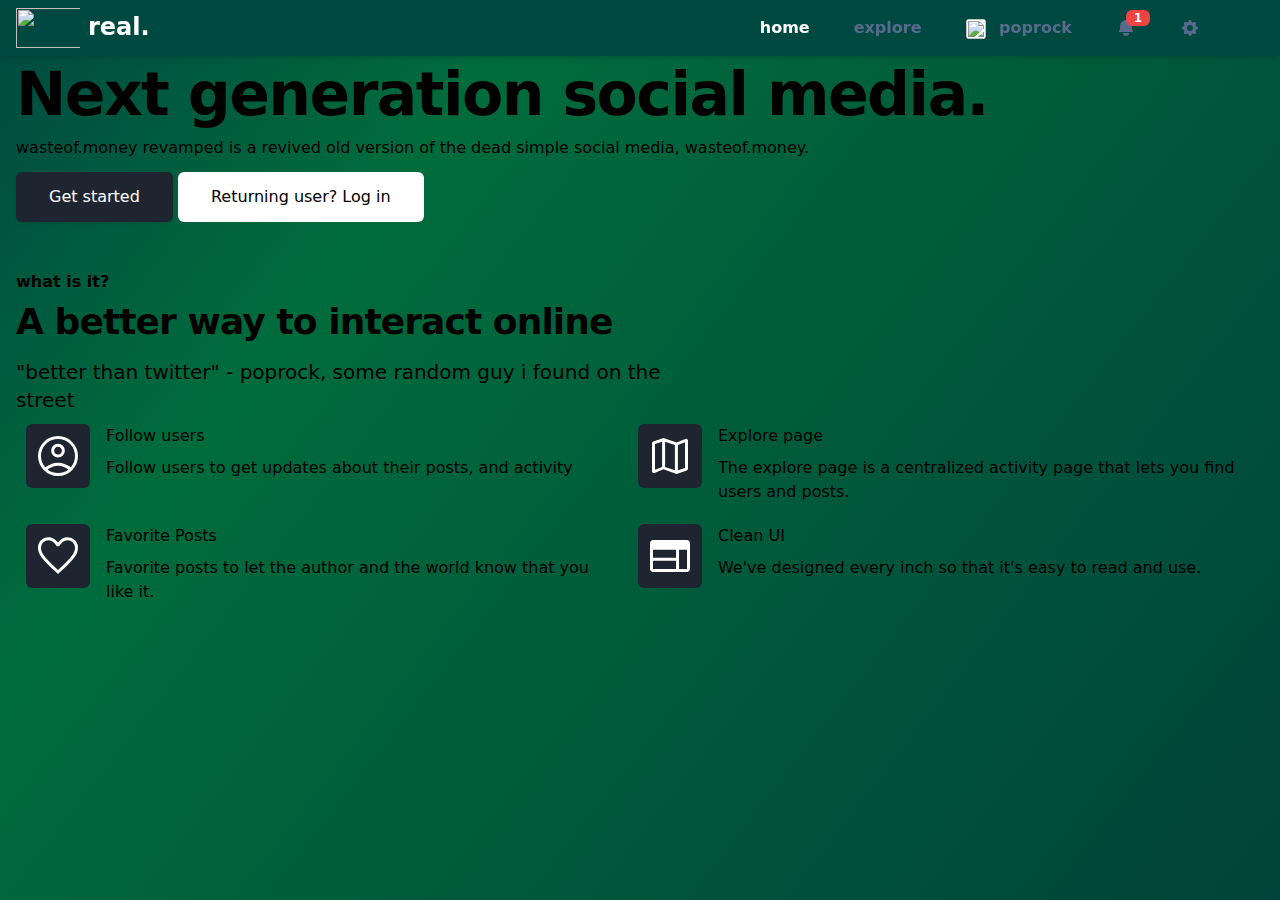
==== commit 44097edf: "Update index.html" ====
--- a/index.html
+++ b/index.html
@@ -3,7 +3,7 @@
   </head>
   
 <body class="bg-gray-100">
-  <nav class="bg-primary-500 dark:bg-gray-800 shadow-md p-2 mt-0 fixed w-full z-50 top-0"><div class="container mx-auto flex flex-wrap items-center"><div class="flex w-full md:w-1/2 justify-center md:justify-start text-white font-extrabold"><a href="https://womrevamped.github.io/" class="text-white no-underline hover:text-white hover:no-underline nuxt-link-exact-active nuxt-link-active" aria-current="page"><span class="text-2xl pl-2"><img width="72" height="72" src="https://raw.githubusercontent.com/jeffalo/wasteof.money/master/static/assets/images/brand/logo-small.svg" class="h-8 pr-2 inline-block">wasteof.money revamped</span></a></div> <div class="flex w-full content-center justify-between md:w-1/2 md:justify-end"><ul class="list-reset flex justify-between flex-1 md:flex-none items-center"><li class="mr-3 flex flex-col-reverse justify-center"><a href="https://womrevamped.github.io/" class="inline-block font-semibold hover:bg-primary-600 dark:hover:bg-gray-700 rounded transition py-2 px-4 no-underline cursor-pointer nuxt-link-exact-active nuxt-link-active text-white" aria-current="page"><span class="hidden sm:inline">home</span> <span class="inline sm:hidden"><svg xmlns="http://www.w3.org/2000/svg" class="h-5 w-5" viewBox="0 0 20 20" fill="currentColor">
+  <nav class="bg-primary-500 dark:bg-gray-800 shadow-md p-2 mt-0 fixed w-full z-50 top-0"><div class="container mx-auto flex flex-wrap items-center"><div class="flex w-full md:w-1/2 justify-center md:justify-start text-white font-extrabold"><a href="https://womrevamped.github.io/" class="text-white no-underline hover:text-white hover:no-underline nuxt-link-exact-active nuxt-link-active" aria-current="page"><span class="text-2xl pl-2"><img width="72" height="72" src="https://raw.githubusercontent.com/jeffalo/wasteof.money/master/static/assets/images/brand/logo-small.svg" class="h-8 pr-2 inline-block logo-font">real.</span></a></div> <div class="flex w-full content-center justify-between md:w-1/2 md:justify-end"><ul class="list-reset flex justify-between flex-1 md:flex-none items-center"><li class="mr-3 flex flex-col-reverse justify-center"><a href="https://womrevamped.github.io/" class="inline-block font-semibold hover:bg-primary-600 dark:hover:bg-gray-700 rounded transition py-2 px-4 no-underline cursor-pointer nuxt-link-exact-active nuxt-link-active text-white" aria-current="page"><span class="hidden sm:inline">home</span> <span class="inline sm:hidden"><svg xmlns="http://www.w3.org/2000/svg" class="h-5 w-5" viewBox="0 0 20 20" fill="currentColor">
   <path d="M10.707 2.293a1 1 0 00-1.414 0l-7 7a1 1 0 001.414 1.414L4 10.414V17a1 1 0 001 1h2a1 1 0 001-1v-2a1 1 0 011-1h2a1 1 0 011 1v2a1 1 0 001 1h2a1 1 0 001-1v-6.586l.293.293a1 1 0 001.414-1.414l-7-7z"></path>
 </svg></span></a></li> <!----> <li class="mr-3 flex flex-col-reverse justify-center"><a href="https://womrevamped.github.io/explore" class="inline-block font-semibold hover:bg-primary-600 dark:hover:bg-gray-700 rounded transition py-2 px-4 no-underline cursor-pointer text-primary-300 dark:text-gray-400"><span class="hidden sm:inline">explore</span> <span class="inline sm:hidden"><svg xmlns="http://www.w3.org/2000/svg" class="h-5 w-5" viewBox="0 0 20 20" fill="currentColor">
   <path fill-rule="evenodd" d="M8 4a4 4 0 100 8 4 4 0 000-8zM2 8a6 6 0 1110.89 3.476l4.817 4.817a1 1 0 01-1.414 1.414l-4.816-4.816A6 6 0 012 8z" clip-rule="evenodd"></path>
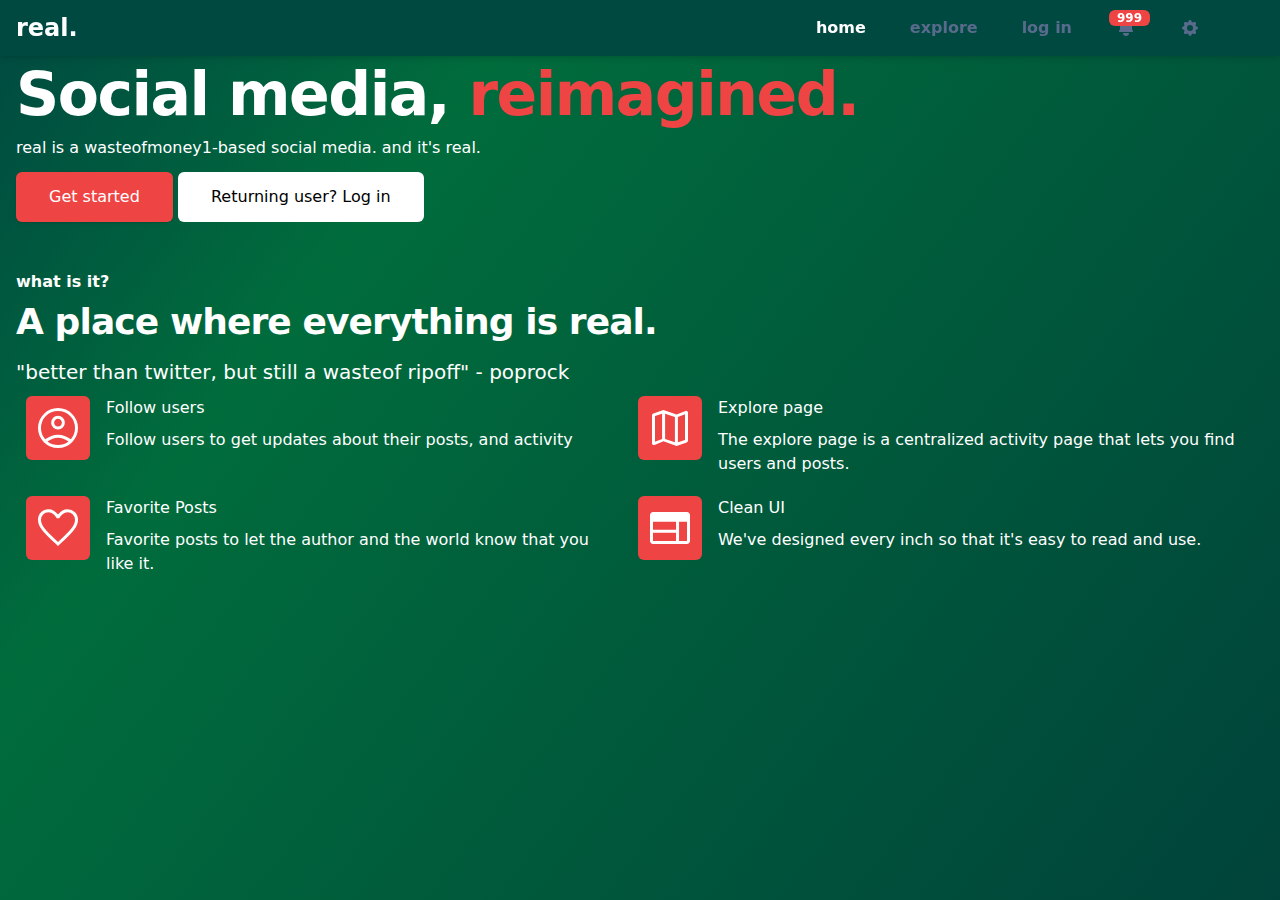
==== commit 4b97d963: "Update index.html" ====
--- a/index.html
+++ b/index.html
@@ -2,16 +2,14 @@
   <link rel="stylesheet" type="text/css" href="https://realsocial.github.io/css/home.css">
   </head>
   
-<body class="bg-gray-100">
-  <nav class="bg-primary-500 dark:bg-gray-800 shadow-md p-2 mt-0 fixed w-full z-50 top-0"><div class="container mx-auto flex flex-wrap items-center"><div class="flex w-full md:w-1/2 justify-center md:justify-start text-white font-extrabold"><a href="https://womrevamped.github.io/" class="text-white no-underline hover:text-white hover:no-underline nuxt-link-exact-active nuxt-link-active" aria-current="page"><span class="text-2xl pl-2"><img width="72" height="72" src="https://raw.githubusercontent.com/jeffalo/wasteof.money/master/static/assets/images/brand/logo-small.svg" class="h-8 pr-2 inline-block logo-font">real.</span></a></div> <div class="flex w-full content-center justify-between md:w-1/2 md:justify-end"><ul class="list-reset flex justify-between flex-1 md:flex-none items-center"><li class="mr-3 flex flex-col-reverse justify-center"><a href="https://womrevamped.github.io/" class="inline-block font-semibold hover:bg-primary-600 dark:hover:bg-gray-700 rounded transition py-2 px-4 no-underline cursor-pointer nuxt-link-exact-active nuxt-link-active text-white" aria-current="page"><span class="hidden sm:inline">home</span> <span class="inline sm:hidden"><svg xmlns="http://www.w3.org/2000/svg" class="h-5 w-5" viewBox="0 0 20 20" fill="currentColor">
+<body class="bg-indigo-500">
+  <nav class="bg-primary-500 dark:bg-gray-800 shadow-md p-2 mt-0 fixed w-full z-50 top-0"><div class="container mx-auto flex flex-wrap items-center"><div class="flex w-full md:w-1/2 justify-center md:justify-start text-white font-extrabold"><a href="https://womrevamped.github.io/" class="text-white no-underline hover:text-white hover:no-underline nuxt-link-exact-active nuxt-link-active" aria-current="page"><span class="text-2xl pl-2">real.</span></a></div> <div class="flex w-full content-center justify-between md:w-1/2 md:justify-end"><ul class="list-reset flex justify-between flex-1 md:flex-none items-center"><li class="mr-3 flex flex-col-reverse justify-center"><a href="https://womrevamped.github.io/" class="inline-block font-semibold hover:bg-red-600 dark:hover:bg-gray-700 rounded transition py-2 px-4 no-underline cursor-pointer nuxt-link-exact-active nuxt-link-active text-white" aria-current="page"><span class="hidden sm:inline">home</span> <span class="inline sm:hidden"><svg xmlns="http://www.w3.org/2000/svg" class="h-5 w-5" viewBox="0 0 20 20" fill="currentColor">
   <path d="M10.707 2.293a1 1 0 00-1.414 0l-7 7a1 1 0 001.414 1.414L4 10.414V17a1 1 0 001 1h2a1 1 0 001-1v-2a1 1 0 011-1h2a1 1 0 011 1v2a1 1 0 001 1h2a1 1 0 001-1v-6.586l.293.293a1 1 0 001.414-1.414l-7-7z"></path>
-</svg></span></a></li> <!----> <li class="mr-3 flex flex-col-reverse justify-center"><a href="https://womrevamped.github.io/explore" class="inline-block font-semibold hover:bg-primary-600 dark:hover:bg-gray-700 rounded transition py-2 px-4 no-underline cursor-pointer text-primary-300 dark:text-gray-400"><span class="hidden sm:inline">explore</span> <span class="inline sm:hidden"><svg xmlns="http://www.w3.org/2000/svg" class="h-5 w-5" viewBox="0 0 20 20" fill="currentColor">
+</svg></span></a></li> <!----> <li class="mr-3 flex flex-col-reverse justify-center"><a href="https://womrevamped.github.io/explore" class="inline-block font-semibold hover:bg-red-600 dark:hover:bg-gray-700 rounded transition py-2 px-4 no-underline cursor-pointer text-primary-300 dark:text-gray-400"><span class="hidden sm:inline">explore</span> <span class="inline sm:hidden"><svg xmlns="http://www.w3.org/2000/svg" class="h-5 w-5" viewBox="0 0 20 20" fill="currentColor">
   <path fill-rule="evenodd" d="M8 4a4 4 0 100 8 4 4 0 000-8zM2 8a6 6 0 1110.89 3.476l4.817 4.817a1 1 0 01-1.414 1.414l-4.816-4.816A6 6 0 012 8z" clip-rule="evenodd"></path>
-</svg></span></a></li> <span class="flex"><li class="mr-3 flex flex-col-reverse justify-center flex-shrink-0"><a href="https://womrevamped.github.io/users/poprock" class="inline-block font-semibold hover:bg-primary-600 dark:hover:bg-gray-700 rounded transition py-2 px-4 no-underline cursor-pointer text-primary-300 dark:text-gray-400"><img src="https://api.wasteof.money/users/poprock/picture" alt="poprock's profile picture" class="bg-white rounded align-middle h-5 mr-2 inline-block"> <span class="hidden sm:inline">poprock</span></a></li> <li class="mr-3 flex flex-col-reverse justify-center relative"><a href="https://womrevamped.github.io/messages" class="inline-block font-semibold hover:bg-primary-600 dark:hover:bg-gray-700 rounded transition py-2 px-4 no-underline cursor-pointer text-primary-300 dark:text-gray-400"><span><svg xmlns="http://www.w3.org/2000/svg" class="h-5 w-5" viewBox="0 0 20 20" fill="currentColor">
+</svg></span></a></li> <span class="flex"><li class="mr-3 flex flex-col-reverse justify-center flex-shrink-0"><a href="https://womrevamped.github.io/users/poprock" class="inline-block font-semibold hover:bg-red-600 dark:hover:bg-gray-700 rounded transition py-2 px-4 no-underline cursor-pointer text-primary-300 dark:text-gray-400"> <span class="hidden sm:inline">log in</span></a></li> <li class="mr-3 flex flex-col-reverse justify-center relative"><a href="https://womrevamped.github.io/messages" class="inline-block font-semibold hover:bg-red-600 dark:hover:bg-red-700 rounded transition py-2 px-4 no-underline cursor-pointer text-primary-300 dark:text-gray-400"><span><svg xmlns="http://www.w3.org/2000/svg" class="h-5 w-5" viewBox="0 0 20 20" fill="currentColor">
   <path d="M10 2a6 6 0 00-6 6v3.586l-.707.707A1 1 0 004 14h12a1 1 0 00.707-1.707L16 11.586V8a6 6 0 00-6-6zM10 18a3 3 0 01-3-3h6a3 3 0 01-3 3z"></path>
-</svg></span> <span class="absolute flex bg-red-500 text-white text-xs content-center justify-center items-center p-2 h-4 rounded-md" style="top: 2px; right: 2px;">
-              1
-            </span></a></li> <li class="mr-3 flex flex-col-reverse justify-center"><a href="https://womrevamped.github.io/settings" class="inline-block font-semibold hover:bg-primary-600 dark:hover:bg-gray-700 rounded transition py-2 px-4 no-underline cursor-pointer text-primary-300 dark:text-gray-400"><span><svg xmlns="http://www.w3.org/2000/svg" class="h-5 w-5" viewBox="0 0 20 20" fill="currentColor">
+</svg></span> <span class="absolute flex bg-red-500 text-white text-xs content-center justify-center items-center p-2 h-4 rounded-md" style="top: 2px; right: 2px;">999</span></a></li> <li class="mr-3 flex flex-col-reverse justify-center"><a href="https://womrevamped.github.io/settings" class="inline-block font-semibold hover:bg-red-600 dark:hover:bg-gray-700 rounded transition py-2 px-4 no-underline cursor-pointer text-primary-300 dark:text-gray-400"><span><svg xmlns="http://www.w3.org/2000/svg" class="h-5 w-5" viewBox="0 0 20 20" fill="currentColor">
   <path fill-rule="evenodd" d="M11.49 3.17c-.38-1.56-2.6-1.56-2.98 0a1.532 1.532 0 01-2.286.948c-1.372-.836-2.942.734-2.106 2.106.54.886.061 2.042-.947 2.287-1.561.379-1.561 2.6 0 2.978a1.532 1.532 0 01.947 2.287c-.836 1.372.734 2.942 2.106 2.106a1.532 1.532 0 012.287.947c.379 1.561 2.6 1.561 2.978 0a1.533 1.533 0 012.287-.947c1.372.836 2.942-.734 2.106-2.106a1.533 1.533 0 01.947-2.287c1.561-.379 1.561-2.6 0-2.978a1.532 1.532 0 01-.947-2.287c.836-1.372-.734-2.942-2.106-2.106a1.532 1.532 0 01-2.287-.947zM10 13a3 3 0 100-6 3 3 0 000 6z" clip-rule="evenodd"></path>
 </svg></span></a></li> <li class="mr-3 flex flex-col-reverse justify-center"><span class="inline-block font-semibold hover:bg-primary-600 dark:hover:bg-gray-700 rounded transition py-2 px-4 no-underline cursor-pointer text-primary-300 dark:text-gray-400"><span><svg xmlns="http://www.w3.org/2000/svg" class="h-6 w-6" fill="none" viewBox="0 0 24 24" stroke="currentColor">
   <path stroke-linecap="round" stroke-linejoin="round" stroke-width="2" d="M17 16l4-4m0 0l-4-4m4 4H7m6 4v1a3 3 0 01-3 3H6a3 3 0 01-3-3V7a3 3 0 013-3h4a3 3 0 013 3v1"></path>
@@ -22,15 +20,13 @@
 
     <div class="sm:text-center min-h-full max-h-screen lg:text-left">
       <h1 class="text-4xl tracking-tight font-extrabold text-gray-900 sm:text-5xl md:text-6xl">
-        <span class="xl:inline">Next generation</span>
-        <span class="text-indigo-500 xl:inline">social media.</span>
+        <span class="text-white xl:inline">Social media,</span>
+        <span class="text-red-500 xl:inline">reimagined.</span>
       </h1>
-      <p class="mt-3 text-base text-gray-500 sm:mt-5 sm:text-lg sm:max-w-xl sm:mx-auto md:mt-5 md:text-xl lg:mx-0">
-        wasteof.money revamped is a revived old version of the dead simple social media, wasteof.money.
-      </p>
+      <p class="mt-3 text-base text-white sm:mt-5 sm:text-lg sm:max-w-xl sm:mx-auto md:mt-5 md:text-xl lg:mx-0">real is a wasteofmoney1-based social media. and it's real.</p>
       <div class="mt-5 sm:mt-8 sm:flex sm:justify-center lg:justify-start" style="white-space: nowrap;">
         <div class="rounded-md shadow" style="display: inline-block;">
-          <a href="https://womrevamped.github.io/join" class="w-full flex items-center justify-center px-8 py-3 border border-transparent text-base font-medium rounded-md text-white bg-indigo-500 hover:bg-indigo-700 md:py-4 md:text-lg md:px-10 transition duration-150 ease-in-out">
+          <a href="https://womrevamped.github.io/join" class="w-full flex items-center justify-center px-8 py-3 border border-transparent text-base font-medium rounded-md text-white bg-red-500 hover:bg-indigo-700 md:py-4 md:text-lg md:px-10 transition duration-150 ease-in-out">
             Get started
           </a>
         </div>
@@ -45,11 +41,9 @@
     <div class="mt-15 py-12 ">
       <div class="max-w-7xl lg:px-0 sm:px-6">
         <div class="sm:text-center lg:text-left">
-          <h2 class="text-base text-indigo-500 font-semibold tracking-wide uppercase">what is it?</h2>
-          <p class="sm:text-center lg:text-left mt-2 text-3xl leading-8 font-extrabold tracking-tight text-gray-900 sm:text-4xl">
-            A better way to interact online
-          </p>
-          <p class="mt-4 max-w-2xl text-xl text-gray-500 sm::mx-auto">"better than twitter" - poprock, some random guy i found on the street</p>
+          <h2 class="text-base text-white font-semibold tracking-wide uppercase">what is it?</h2>
+          <p class="sm:text-center lg:text-left mt-2 text-3xl leading-8 font-extrabold tracking-tight text-white sm:text-4xl">A place where everything is real.</p>
+          <p class="mt-4 max-w-2xl text-xl text-white sm::mx-auto">"better than twitter, but still a wasteof ripoff" - poprock</p>
         </div>
 
         <div class="mt-10">
@@ -59,14 +53,14 @@
   padding: 10px;">
             <div class="flex">
               <div class="flex-shrink-0">
-                <div class="flex items-center justify-center h-12 w-12 rounded-md bg-indigo-500 text-white">
+                <div class="flex items-center justify-center h-12 w-12 rounded-md bg-red-500 text-white">
                   <span class="iconify h-6 w-6" data-icon="uil:user-circle" data-inline="false" style="padding: 0.5rem"><svg xmlns="http://www.w3.org/2000/svg" height="48" width="48" fill="white"><path d="M11.1 35.25q3.15-2.2 6.25-3.375Q20.45 30.7 24 30.7q3.55 0 6.675 1.175t6.275 3.375q2.2-2.7 3.125-5.45Q41 27.05 41 24q0-7.25-4.875-12.125T24 7q-7.25 0-12.125 4.875T7 24q0 3.05.95 5.8t3.15 5.45ZM24 25.5q-2.9 0-4.875-1.975T17.15 18.65q0-2.9 1.975-4.875T24 11.8q2.9 0 4.875 1.975t1.975 4.875q0 2.9-1.975 4.875T24 25.5ZM24 44q-4.1 0-7.75-1.575-3.65-1.575-6.375-4.3-2.725-2.725-4.3-6.375Q4 28.1 4 24q0-4.15 1.575-7.775t4.3-6.35q2.725-2.725 6.375-4.3Q19.9 4 24 4q4.15 0 7.775 1.575t6.35 4.3q2.725 2.725 4.3 6.35Q44 19.85 44 24q0 4.1-1.575 7.75-1.575 3.65-4.3 6.375-2.725 2.725-6.35 4.3Q28.15 44 24 44Zm0-3q2.75 0 5.375-.8t5.175-2.8q-2.55-1.8-5.2-2.75-2.65-.95-5.35-.95-2.7 0-5.35.95-2.65.95-5.2 2.75 2.55 2 5.175 2.8Q21.25 41 24 41Zm0-18.5q1.7 0 2.775-1.075t1.075-2.775q0-1.7-1.075-2.775T24 14.8q-1.7 0-2.775 1.075T20.15 18.65q0 1.7 1.075 2.775T24 22.5Zm0-3.85Zm0 18.7Z"></path></svg></span> </div>
               </div>
               <div class="ml-4">
-                <dt class="text-lg leading-6 font-medium text-gray-900">
+                <dt class="text-lg leading-6 font-medium text-white">
                   Follow users
                 </dt>
-                <dd class="mt-2 text-base text-gray-500">
+                <dd class="mt-2 text-base text-white">
                   Follow users to get updates about their posts, and activity
                 </dd>
               </div>
@@ -74,16 +68,16 @@
 
             <div class="flex">
               <div class="flex-shrink-0">
-                <div class="flex items-center justify-center h-12 w-12 rounded-md bg-indigo-500 text-white">
+                <div class="flex items-center justify-center h-12 w-12 rounded-md bg-red-500 text-white">
                   <!-- Heroicon name: scale -->
                   <span class="h-6 w-6 iconify" data-icon="uil-map" data-inline="false" style="padding: 0.5rem"><svg xmlns="http://www.w3.org/2000/svg" height="48" width="48" fill="white"><path d="m30.6 42-13.15-4.65L8.5 40.9q-.85.45-1.675-.05Q6 40.35 6 39.35v-27.9q0-.65.375-1.15.375-.5.975-.75L17.45 6l13.15 4.6 8.9-3.55q.85-.4 1.675.075Q42 7.6 42 8.6v28.25q0 .55-.375.95-.375.4-.925.6Zm-1.7-3.75V13l-9.8-3.3v25.25Zm3 0L39 35.9V10.3L31.9 13ZM9 37.65l7.1-2.7V9.7L9 12.05ZM31.9 13v25.25ZM16.1 9.7v25.25Z"></path></svg></span>
                 </div>
               </div>
               <div class="ml-4">
-                <dt class="text-lg leading-6 font-medium text-gray-900">
+                <dt class="text-lg leading-6 font-medium text-white">
                   Explore page
                 </dt>
-                <dd class="mt-2 text-base text-gray-500">
+                <dd class="mt-2 text-base text-white">
                   The explore page is a centralized activity page that lets you find users and posts.
                 </dd>
               </div>
@@ -91,14 +85,14 @@
 
             <div class="flex">
               <div class="flex-shrink-0">
-                <div class="flex items-center justify-center h-12 w-12 rounded-md bg-indigo-500 text-white">
+                <div class="flex items-center justify-center h-12 w-12 rounded-md bg-red-500 text-white">
                   <span class="h-6 w-6 iconify" data-icon="uil:star" data-inline="false" style="padding: 0.5rem"><svg xmlns="http://www.w3.org/2000/svg" height="48" width="48" fill="white"><path d="m24 41.95-2.05-1.85q-5.3-4.85-8.75-8.375-3.45-3.525-5.5-6.3T4.825 20.4Q4 18.15 4 15.85q0-4.5 3.025-7.525Q10.05 5.3 14.5 5.3q2.85 0 5.275 1.35Q22.2 8 24 10.55q2.1-2.7 4.45-3.975T33.5 5.3q4.45 0 7.475 3.025Q44 11.35 44 15.85q0 2.3-.825 4.55T40.3 25.425q-2.05 2.775-5.5 6.3T26.05 40.1ZM24 38q5.05-4.65 8.325-7.975 3.275-3.325 5.2-5.825 1.925-2.5 2.7-4.45.775-1.95.775-3.9 0-3.3-2.1-5.425T33.5 8.3q-2.55 0-4.75 1.575T25.2 14.3h-2.45q-1.3-2.8-3.5-4.4-2.2-1.6-4.75-1.6-3.3 0-5.4 2.125Q7 12.55 7 15.85q0 1.95.775 3.925.775 1.975 2.7 4.5Q12.4 26.8 15.7 30.1 19 33.4 24 38Zm0-14.85Z"></path></svg></span> </div>
               </div>
               <div class="ml-4">
-                <dt class="text-lg leading-6 font-medium text-gray-900">
+                <dt class="text-lg leading-6 font-medium text-white">
                   Favorite Posts
                 </dt>
-                <dd class="mt-2 text-base text-gray-500">
+                <dd class="mt-2 text-base text-white">
                   Favorite posts to let the author and the world know that you like it.
                 </dd>
               </div>
@@ -106,14 +100,14 @@
 
             <div class="flex">
               <div class="flex-shrink-0">
-                <div class="flex items-center justify-center h-12 w-12 rounded-md bg-indigo-500 text-white">
+                <div class="flex items-center justify-center h-12 w-12 rounded-md bg-red-500 text-white">
                   <span class="h-6 w-6 iconify" height="48" width="67" data-icon="uil:web-grid-alt" data-inline="false" style="padding: 0.5rem"><svg xmlns="http://www.w3.org/2000/svg" height="48" width="48" fill="white"><path d="M7 40q-1.2 0-2.1-.9Q4 38.2 4 37V11q0-1.2.9-2.1Q5.8 8 7 8h34q1.2 0 2.1.9.9.9.9 2.1v26q0 1.2-.9 2.1-.9.9-2.1.9Zm0-3h23.05v-8.15H7V37Zm26.05 0H41V17.7h-7.95ZM7 25.85h23.05V17.7H7Z"></path></svg></span></div>
               </div>
               <div class="ml-4">
-                <dt class="text-lg leading-6 font-medium text-gray-900">
+                <dt class="text-lg leading-6 font-medium text-white">
                   Clean UI
                 </dt>
-                <dd class="mt-2 text-base text-gray-500">
+                <dd class="mt-2 text-base text-white">
                   We've designed every inch so that it's easy to read and use.
                 </dd>
               </div>
@@ -134,4 +128,6 @@
 
 
 
+
+
 </body></html>
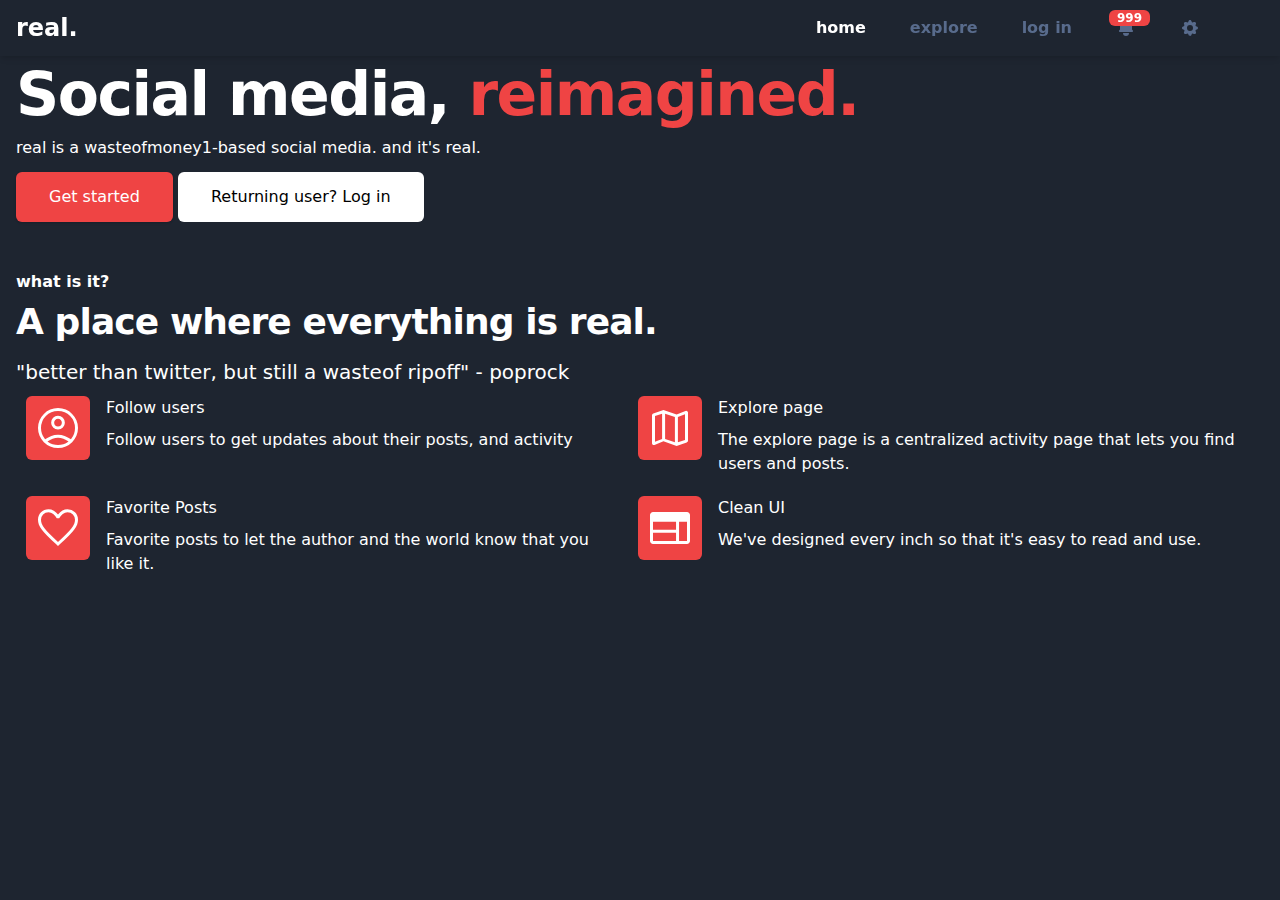
==== commit 6477ab40: "Update index.html" ====
--- a/index.html
+++ b/index.html
@@ -3,7 +3,7 @@
   </head>
   
 <body class="bg-indigo-500">
-  <nav class="bg-primary-500 dark:bg-gray-800 shadow-md p-2 mt-0 fixed w-full z-50 top-0"><div class="container mx-auto flex flex-wrap items-center"><div class="flex w-full md:w-1/2 justify-center md:justify-start text-white font-extrabold"><a href="https://womrevamped.github.io/" class="text-white no-underline hover:text-white hover:no-underline nuxt-link-exact-active nuxt-link-active" aria-current="page"><span class="text-2xl pl-2">real.</span></a></div> <div class="flex w-full content-center justify-between md:w-1/2 md:justify-end"><ul class="list-reset flex justify-between flex-1 md:flex-none items-center"><li class="mr-3 flex flex-col-reverse justify-center"><a href="https://womrevamped.github.io/" class="inline-block font-semibold hover:bg-red-600 dark:hover:bg-gray-700 rounded transition py-2 px-4 no-underline cursor-pointer nuxt-link-exact-active nuxt-link-active text-white" aria-current="page"><span class="hidden sm:inline">home</span> <span class="inline sm:hidden"><svg xmlns="http://www.w3.org/2000/svg" class="h-5 w-5" viewBox="0 0 20 20" fill="currentColor">
+  <nav class="bg-indigo-500 dark:bg-gray-800 shadow-md p-2 mt-0 fixed w-full z-50 top-0"><div class="container mx-auto flex flex-wrap items-center"><div class="flex w-full md:w-1/2 justify-center md:justify-start text-white font-extrabold"><a href="https://womrevamped.github.io/" class="text-white no-underline hover:text-white hover:no-underline nuxt-link-exact-active nuxt-link-active" aria-current="page"><span class="text-2xl pl-2">real.</span></a></div> <div class="flex w-full content-center justify-between md:w-1/2 md:justify-end"><ul class="list-reset flex justify-between flex-1 md:flex-none items-center"><li class="mr-3 flex flex-col-reverse justify-center"><a href="https://womrevamped.github.io/" class="inline-block font-semibold hover:bg-red-600 dark:hover:bg-gray-700 rounded transition py-2 px-4 no-underline cursor-pointer nuxt-link-exact-active nuxt-link-active text-white" aria-current="page"><span class="hidden sm:inline">home</span> <span class="inline sm:hidden"><svg xmlns="http://www.w3.org/2000/svg" class="h-5 w-5" viewBox="0 0 20 20" fill="currentColor">
   <path d="M10.707 2.293a1 1 0 00-1.414 0l-7 7a1 1 0 001.414 1.414L4 10.414V17a1 1 0 001 1h2a1 1 0 001-1v-2a1 1 0 011-1h2a1 1 0 011 1v2a1 1 0 001 1h2a1 1 0 001-1v-6.586l.293.293a1 1 0 001.414-1.414l-7-7z"></path>
 </svg></span></a></li> <!----> <li class="mr-3 flex flex-col-reverse justify-center"><a href="https://womrevamped.github.io/explore" class="inline-block font-semibold hover:bg-red-600 dark:hover:bg-gray-700 rounded transition py-2 px-4 no-underline cursor-pointer text-primary-300 dark:text-gray-400"><span class="hidden sm:inline">explore</span> <span class="inline sm:hidden"><svg xmlns="http://www.w3.org/2000/svg" class="h-5 w-5" viewBox="0 0 20 20" fill="currentColor">
   <path fill-rule="evenodd" d="M8 4a4 4 0 100 8 4 4 0 000-8zM2 8a6 6 0 1110.89 3.476l4.817 4.817a1 1 0 01-1.414 1.414l-4.816-4.816A6 6 0 012 8z" clip-rule="evenodd"></path>
@@ -11,7 +11,7 @@
   <path d="M10 2a6 6 0 00-6 6v3.586l-.707.707A1 1 0 004 14h12a1 1 0 00.707-1.707L16 11.586V8a6 6 0 00-6-6zM10 18a3 3 0 01-3-3h6a3 3 0 01-3 3z"></path>
 </svg></span> <span class="absolute flex bg-red-500 text-white text-xs content-center justify-center items-center p-2 h-4 rounded-md" style="top: 2px; right: 2px;">999</span></a></li> <li class="mr-3 flex flex-col-reverse justify-center"><a href="https://womrevamped.github.io/settings" class="inline-block font-semibold hover:bg-red-600 dark:hover:bg-gray-700 rounded transition py-2 px-4 no-underline cursor-pointer text-primary-300 dark:text-gray-400"><span><svg xmlns="http://www.w3.org/2000/svg" class="h-5 w-5" viewBox="0 0 20 20" fill="currentColor">
   <path fill-rule="evenodd" d="M11.49 3.17c-.38-1.56-2.6-1.56-2.98 0a1.532 1.532 0 01-2.286.948c-1.372-.836-2.942.734-2.106 2.106.54.886.061 2.042-.947 2.287-1.561.379-1.561 2.6 0 2.978a1.532 1.532 0 01.947 2.287c-.836 1.372.734 2.942 2.106 2.106a1.532 1.532 0 012.287.947c.379 1.561 2.6 1.561 2.978 0a1.533 1.533 0 012.287-.947c1.372.836 2.942-.734 2.106-2.106a1.533 1.533 0 01.947-2.287c1.561-.379 1.561-2.6 0-2.978a1.532 1.532 0 01-.947-2.287c.836-1.372-.734-2.942-2.106-2.106a1.532 1.532 0 01-2.287-.947zM10 13a3 3 0 100-6 3 3 0 000 6z" clip-rule="evenodd"></path>
-</svg></span></a></li> <li class="mr-3 flex flex-col-reverse justify-center"><span class="inline-block font-semibold hover:bg-primary-600 dark:hover:bg-gray-700 rounded transition py-2 px-4 no-underline cursor-pointer text-primary-300 dark:text-gray-400"><span><svg xmlns="http://www.w3.org/2000/svg" class="h-6 w-6" fill="none" viewBox="0 0 24 24" stroke="currentColor">
+</svg></span></a></li> <li class="mr-3 flex flex-col-reverse justify-center"><span class="inline-block font-semibold hover:bg-indigo-600 dark:hover:bg-gray-700 rounded transition py-2 px-4 no-underline cursor-pointer text-primary-300 dark:text-gray-400"><span><svg xmlns="http://www.w3.org/2000/svg" class="h-6 w-6" fill="none" viewBox="0 0 24 24" stroke="currentColor">
   <path stroke-linecap="round" stroke-linejoin="round" stroke-width="2" d="M17 16l4-4m0 0l-4-4m4 4H7m6 4v1a3 3 0 01-3 3H6a3 3 0 01-3-3V7a3 3 0 013-3h4a3 3 0 013 3v1"></path>
 </svg></span></span></li></span> <!----></ul></div></div></nav>
 
